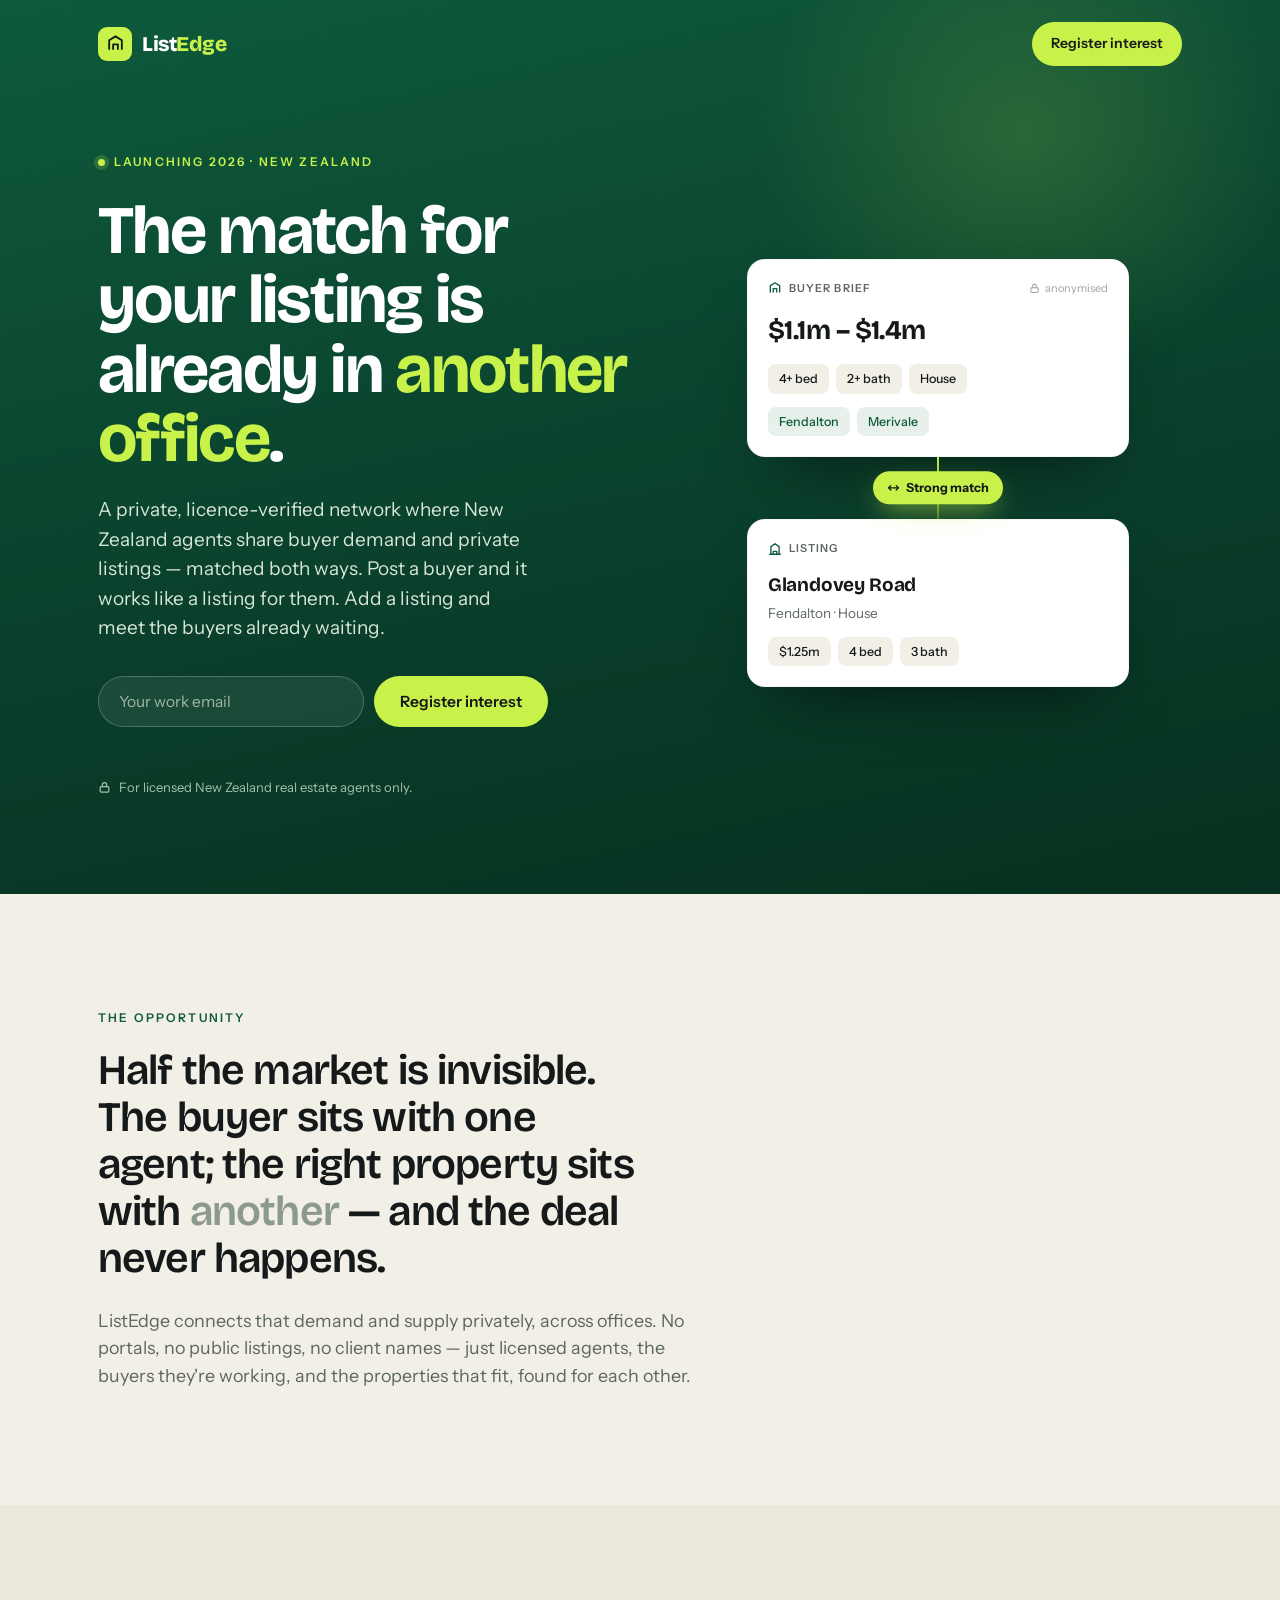
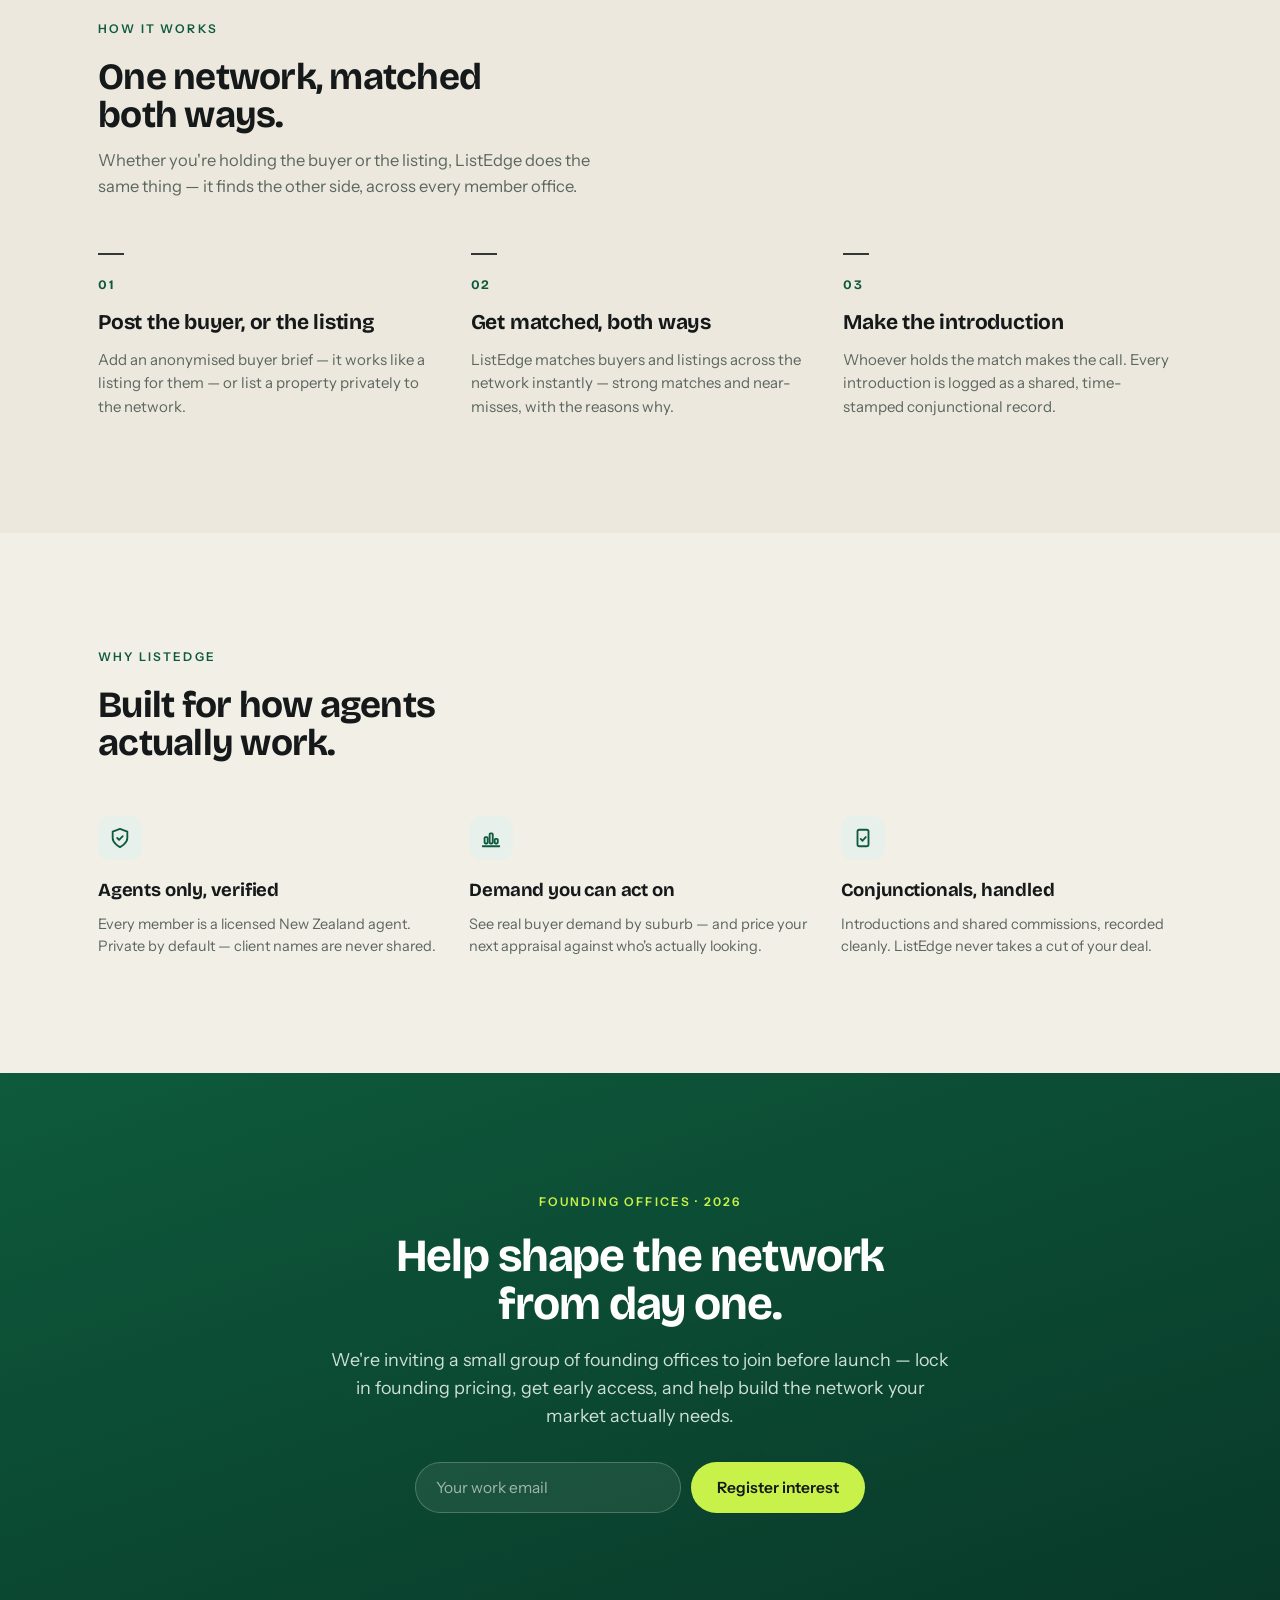
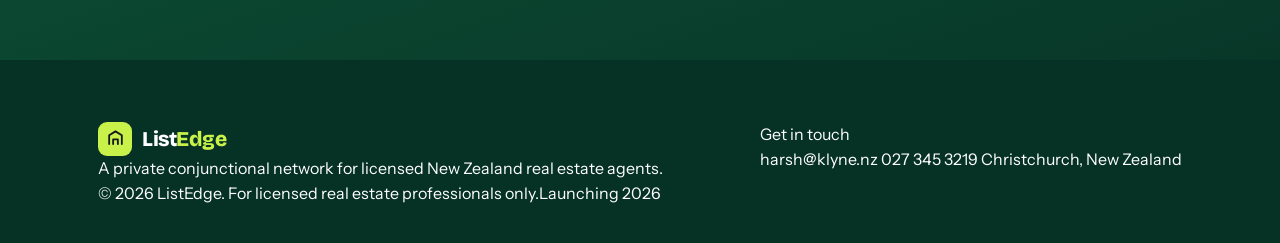
==== index.html @ 6c761d44 "Add files via upload" ====
<!doctype html>
<html lang="en">
<head>
<meta charset="utf-8">
<meta name="viewport" content="width=device-width, initial-scale=1">
<title>ListEdge — The private conjunctional network for NZ agents</title>
<meta name="description" content="ListEdge is a private, licence-verified network where New Zealand real estate agents share buyer demand and private listings — matched both ways. Launching 2026.">
<meta name="theme-color" content="#0A4630">
<link rel="icon" href="/favicon.svg">
<meta property="og:type" content="website">
<meta property="og:url" content="https://listedge.co.nz">
<meta property="og:title" content="ListEdge — Launching 2026">
<meta property="og:description" content="The private, licence-verified network where NZ agents match buyers to listings — across every office.">
<meta property="og:image" content="https://listedge.co.nz/og-image.png">
<meta name="twitter:card" content="summary_large_image">
<link rel="preconnect" href="https://fonts.googleapis.com"><link rel="preconnect" href="https://fonts.gstatic.com" crossorigin>
<link href="https://fonts.googleapis.com/css2?family=Bricolage+Grotesque:opsz,wght@12..96,400;12..96,500;12..96,600;12..96,700;12..96,800&family=Instrument+Sans:wght@400;500;600&display=swap" rel="stylesheet">
<style>
  *{margin:0;padding:0;box-sizing:border-box}
  :root{
    --green:#0E5A3C; --green-dk:#0A4630; --green-deep:#063225; --citron:#C8F24A;
    --bone:#F2EFE7; --bone-2:#ECE8DD; --ink:#16191A; --sub:#5C6760; --sage:#A6C0B1;
    --line:#E2DCCE; --card:#FFFFFF;
  }
  html{scroll-behavior:smooth}
  body{font-family:'Instrument Sans',system-ui,sans-serif;color:var(--ink);background:var(--bone);line-height:1.55;-webkit-font-smoothing:antialiased;text-rendering:optimizeLegibility;overflow-x:hidden}
  .display{font-family:'Bricolage Grotesque','Instrument Sans',sans-serif;letter-spacing:-.025em;line-height:1.02}
  .wrap{max-width:1140px;margin:0 auto;padding:0 28px}
  a{color:inherit;text-decoration:none}
  img{max-width:100%;display:block}
  .eyebrow{font-size:12px;font-weight:600;letter-spacing:.18em;text-transform:uppercase}
  /* buttons */
  .btn{display:inline-flex;align-items:center;justify-content:center;gap:9px;font-family:inherit;font-weight:600;font-size:15.5px;border:none;border-radius:999px;padding:15px 26px;cursor:pointer;transition:transform .18s ease,box-shadow .18s ease,background .18s ease;white-space:nowrap}
  .btn-primary{background:var(--citron);color:var(--ink);box-shadow:0 1px 0 rgba(0,0,0,.04)}
  .btn-primary:hover{transform:translateY(-2px);box-shadow:0 10px 30px -8px rgba(200,242,74,.55)}
  .btn-dark{background:var(--green);color:#fff}
  .btn-dark:hover{transform:translateY(-2px);box-shadow:0 12px 30px -10px rgba(14,90,60,.5)}
  .btn-sm{padding:11px 19px;font-size:14px}
  /* nav */
  .nav{position:absolute;top:0;left:0;right:0;z-index:40}
  .nav-in{display:flex;align-items:center;justify-content:space-between;padding:22px 28px;max-width:1140px;margin:0 auto}
  .brand{display:flex;align-items:center;gap:10px}
  .brand .tile{width:34px;height:34px;border-radius:9px;background:var(--citron);display:flex;align-items:center;justify-content:center;flex-shrink:0}
  .brand .word{font-family:'Bricolage Grotesque';font-weight:800;font-size:21px;letter-spacing:-.02em}
  .nav .brand .word{color:#fff}
  .nav .brand .word .e{color:var(--citron)}
  /* hero */
  .hero{position:relative;background:linear-gradient(168deg,#0E5A3C 0%,#0A3F2B 58%,#06301F 100%);color:#fff;overflow:hidden;padding:148px 0 96px}
  .hero::before{content:"";position:absolute;top:-25%;right:-10%;width:60%;height:80%;background:radial-gradient(closest-side,rgba(200,242,74,.16),transparent 70%);pointer-events:none}
  .hero::after{content:"";position:absolute;inset:0;background-image:radial-gradient(rgba(255,255,255,.05) 1px,transparent 1px);background-size:26px 26px;opacity:.5;pointer-events:none;-webkit-mask-image:linear-gradient(180deg,#000,transparent 75%);mask-image:linear-gradient(180deg,#000,transparent 75%)}
  .hero-grid{position:relative;z-index:2;display:grid;grid-template-columns:1.05fr .95fr;gap:56px;align-items:center}
  .hero .eyebrow{color:var(--citron);display:inline-flex;align-items:center;gap:9px;margin-bottom:24px}
  .hero .eyebrow .dot{width:7px;height:7px;border-radius:99px;background:var(--citron);box-shadow:0 0 0 4px rgba(200,242,74,.18)}
  .hero h1{font-size:clamp(38px,5.6vw,68px);font-weight:700;margin-bottom:22px}
  .hero h1 .hl{color:var(--citron)}
  .hero .lede{font-size:clamp(16.5px,1.5vw,19px);color:#D7E5DC;max-width:33ch;margin-bottom:34px}
  .hero .trust{margin-top:18px;font-size:13px;color:var(--sage);display:flex;align-items:center;gap:8px}
</style>
<style>
  /* signup form (on green) */
  .signup{display:flex;gap:10px;max-width:450px;flex-wrap:wrap}
  .signup input{flex:1;min-width:210px;font-family:inherit;font-size:15.5px;color:#fff;background:rgba(255,255,255,.07);border:1px solid rgba(255,255,255,.22);border-radius:999px;padding:15px 20px;outline:none;transition:border .18s,background .18s}
  .signup input::placeholder{color:#9FB8AA}
  .signup input:focus{border-color:var(--citron);background:rgba(255,255,255,.12)}
  .note{margin-top:13px;font-size:13.5px;min-height:19px}
  .note.ok{color:var(--citron);font-weight:600}
  .note.err{color:#FFCBB4}
  /* match tableau */
  .tableau{display:flex;flex-direction:column;align-items:center;max-width:382px;margin:0 auto;width:100%}
  .mcard{width:100%;background:var(--card);color:var(--ink);border-radius:18px;padding:20px 20px;box-shadow:0 34px 64px -30px rgba(0,0,0,.55);border:1px solid rgba(0,0,0,.04)}
  .mcard .top{display:flex;align-items:center;justify-content:space-between;margin-bottom:13px}
  .mc-tag{display:inline-flex;align-items:center;gap:7px;font-size:11px;font-weight:600;letter-spacing:.1em;text-transform:uppercase;color:var(--sub)}
  .mc-tag .ic{color:var(--green);display:inline-flex}
  .lock{font-size:11px;color:#9AA69E;display:inline-flex;align-items:center;gap:5px}
  .mc-price{font-family:'Bricolage Grotesque';font-weight:700;font-size:27px;letter-spacing:-.02em}
  .mc-title{font-family:'Bricolage Grotesque';font-weight:700;font-size:19px;letter-spacing:-.01em}
  .mc-sub{color:var(--sub);font-size:13.5px;margin-top:3px}
  .chips{display:flex;flex-wrap:wrap;gap:7px;margin-top:13px}
  .chip{font-size:12.5px;font-weight:500;color:var(--ink);background:var(--bone);border-radius:8px;padding:5px 11px}
  .chip.sub{color:var(--green);background:#E7F0EA}
  .connector{position:relative;height:62px;width:2px;background:linear-gradient(var(--citron),rgba(200,242,74,.3));transform-origin:top}
  .match-pill{position:absolute;top:50%;left:50%;transform:translate(-50%,-50%);background:var(--citron);color:var(--ink);font-weight:700;font-size:12.5px;padding:7px 14px;border-radius:999px;white-space:nowrap;display:inline-flex;align-items:center;gap:6px;box-shadow:0 10px 26px -8px rgba(200,242,74,.7)}
  /* generic sections */
  .section{padding:clamp(74px,9vw,116px) 0}
  .bg-bone{background:var(--bone)} .bg-bone2{background:var(--bone-2)}
  .lead-eyebrow{color:var(--green);margin-bottom:20px;display:block}
  /* insight */
  .s-insight h2{font-family:'Bricolage Grotesque';font-weight:600;font-size:clamp(27px,3.6vw,42px);letter-spacing:-.02em;line-height:1.12;max-width:20ch}
  .s-insight h2 .mut{color:#8C998F}
  .s-insight p{margin-top:24px;max-width:50ch;color:var(--sub);font-size:clamp(16px,1.4vw,18px)}
  /* steps */
  .s-steps .head h2,.s-why .head h2{font-family:'Bricolage Grotesque';font-weight:700;font-size:clamp(25px,3.2vw,37px);letter-spacing:-.02em;max-width:16ch}
  .s-steps .head p,.s-why .head p{color:var(--sub);margin-top:14px;max-width:46ch;font-size:16.5px}
  .head{margin-bottom:54px}
  .steps{display:grid;grid-template-columns:repeat(3,1fr);gap:34px}
  .step .divider{height:2px;background:var(--ink);width:26px;margin-bottom:20px;opacity:.85}
  .step .num{font-family:'Bricolage Grotesque';font-weight:700;font-size:13px;color:var(--green);letter-spacing:.12em}
  .step h3{font-family:'Bricolage Grotesque';font-weight:700;font-size:21px;letter-spacing:-.01em;margin:10px 0 10px}
  .step p{color:var(--sub);font-size:15px}
  /* why trio */
  .why{display:grid;grid-template-columns:repeat(3,1fr);gap:30px;margin-top:6px}
  .why .ic{width:44px;height:44px;border-radius:12px;background:#E7F0EA;display:flex;align-items:center;justify-content:center;color:var(--green);margin-bottom:16px}
  .why h3{font-family:'Bricolage Grotesque';font-weight:700;font-size:18.5px;margin-bottom:8px;letter-spacing:-.01em}
  .why p{color:var(--sub);font-size:14.5px}
  /* founding band */
  .s-founding{background:linear-gradient(162deg,#0E5A3C 0%,#083728 100%);color:#fff;text-align:center;position:relative;overflow:hidden}
  .s-founding::after{content:"";position:absolute;inset:0;background-image:radial-gradient(rgba(255,255,255,.05) 1px,transparent 1px);background-size:26px 26px;opacity:.4;-webkit-mask-image:radial-gradient(closest-side,#000,transparent);mask-image:radial-gradient(closest-side,#000,transparent)}
  .s-founding>*{position:relative;z-index:2}
  .s-founding .eyebrow{color:var(--citron);display:inline-flex;margin-bottom:20px}
  .s-founding h2{font-family:'Bricolage Grotesque';font-weight:700;font-size:clamp(29px,4vw,46px);letter-spacing:-.025em;max-width:17ch;margin:0 auto 18px;line-height:1.05}
  .s-founding p{color:#CFE0D6;max-width:52ch;margin:0 auto 32px;font-size:clamp(16px,1.4vw,18px)}
  .s-founding .signup{margin:0 auto;justify-content:center}
  /* footer */
  footer{background:var(--green-deep);color:#fff;padding:62px 0 38px}
  .foot-grid{display:flex;justify-content:space-between;gap:34px;flex-wrap:wrap;align-items:flex-start}
  .foot .brand .word{color:#fff}.foot .brand .word .e{color:var(--citron)}
  .foot .blurb{color:var(--sage);font-size:14px;max-width:34ch;margin-top:15px}
  .foot .contact .lab{color:#7E978A;font-size:11px;letter-spacing:.14em;text-transform:uppercase;margin-bottom:10px}
  .foot .contact a,.foot .contact span{color:#EAF2EC;font-size:14.5px;display:block;margin-bottom:7px}
  .foot .meta{margin-top:42px;border-top:1px solid rgba(255,255,255,.1);padding-top:22px;display:flex;justify-content:space-between;flex-wrap:wrap;gap:10px;color:var(--sage);font-size:12.5px}
  /* reveal + hero entrance */
  .reveal{transition:opacity .7s ease,transform .7s ease}
  html.reveal-ready .reveal{opacity:0;transform:translateY(20px)}
  html.reveal-ready .reveal.in{opacity:1;transform:none}
  @keyframes rise{from{opacity:0;transform:translateY(22px)}to{opacity:1;transform:none}}
  .hero .anim{opacity:0;animation:rise .85s cubic-bezier(.2,.7,.2,1) forwards}
  .hero .a1{animation-delay:.05s}.hero .a2{animation-delay:.16s}.hero .a3{animation-delay:.28s}.hero .a4{animation-delay:.4s}
  .tableau{opacity:0;animation:rise .9s cubic-bezier(.2,.7,.2,1) .34s forwards}
  .connector{animation:grow .55s .95s both}
  @keyframes grow{from{transform:scaleY(0)}to{transform:scaleY(1)}}
  .match-pill{animation:pop .42s 1.35s both}
  @keyframes pop{0%{opacity:0;transform:translate(-50%,-50%) scale(.6)}100%{opacity:1;transform:translate(-50%,-50%) scale(1)}}
  /* responsive */
  @media(max-width:880px){
    .hero{padding:120px 0 74px}
    .hero-grid{grid-template-columns:1fr;gap:50px}
    .hero .lede{max-width:none}
    .steps,.why{grid-template-columns:1fr;gap:0}
    .step{padding:26px 0;border-top:1px solid var(--line)}
    .step .divider{display:none}
    .why .item{padding:24px 0;border-top:1px solid var(--line)}
  }
  @media(max-width:560px){
    .wrap{padding:0 20px}
    .nav-in{padding:18px 20px}
    .signup{flex-direction:column}
    .signup .btn{width:100%}
    .signup input{width:100%}
    .foot-grid{flex-direction:column;gap:26px}
  }
  @media(prefers-reduced-motion:reduce){
    .reveal,.hero .anim,.tableau{opacity:1;transform:none;animation:none;transition:none}
    .connector,.match-pill{animation:none}
    html{scroll-behavior:auto}
    .btn{transition:none}
  }
</style>
</head>
<body>
<nav class="nav"><div class="nav-in">
  <a class="brand" href="#top" aria-label="ListEdge home">
    <span class="tile"><svg width="19" height="19" viewBox="0 0 24 24" fill="none" stroke="#16191A" stroke-width="2.3" stroke-linecap="round" stroke-linejoin="round"><path d="M4 19V8l8-5 8 5v11"/><path d="M9 19v-6h6v6"/></svg></span>
    <span class="word">List<span class="e">Edge</span></span>
  </a>
  <a class="btn btn-primary btn-sm" href="#register">Register interest</a>
</div></nav>

<header class="hero" id="top"><div class="wrap"><div class="hero-grid">
  <div class="hero-copy">
    <span class="eyebrow anim a1"><span class="dot"></span> Launching 2026 · New Zealand</span>
    <h1 class="display anim a2">The match for your listing is already in <span class="hl">another office</span>.</h1>
    <p class="lede anim a3">A private, licence-verified network where New Zealand agents share buyer demand and private listings — matched both ways. Post a buyer and it works like a listing for them. Add a listing and meet the buyers already waiting.</p>
    <form class="signup anim a4" data-signup novalidate>
      <input type="email" name="email" id="register" placeholder="Your work email" aria-label="Your work email" required>
      <button class="btn btn-primary" type="submit">Register interest</button>
    </form>
    <div class="note anim a4" data-note role="status" aria-live="polite"></div>
    <div class="trust anim a4"><svg width="13" height="13" viewBox="0 0 24 24" fill="none" stroke="currentColor" stroke-width="2.2" stroke-linecap="round" stroke-linejoin="round"><rect x="4" y="10.5" width="16" height="10" rx="2"/><path d="M8 10.5V7a4 4 0 0 1 8 0v3.5"/></svg> For licensed New Zealand real estate agents only.</div>
  </div>
  <div class="tableau" aria-hidden="true">
    <div class="mcard">
      <div class="top"><span class="mc-tag"><span class="ic"><svg width="14" height="14" viewBox="0 0 24 24" fill="none" stroke="currentColor" stroke-width="2.3" stroke-linecap="round" stroke-linejoin="round"><path d="M4 19V8l8-5 8 5v11"/><path d="M9 19v-6h6v6"/></svg></span> Buyer brief</span><span class="lock"><svg width="11" height="11" viewBox="0 0 24 24" fill="none" stroke="currentColor" stroke-width="2.2" stroke-linecap="round" stroke-linejoin="round"><rect x="4" y="10.5" width="16" height="10" rx="2"/><path d="M8 10.5V7a4 4 0 0 1 8 0v3.5"/></svg> anonymised</span></div>
      <div class="mc-price">$1.1m – $1.4m</div>
      <div class="chips"><span class="chip">4+ bed</span><span class="chip">2+ bath</span><span class="chip">House</span></div>
      <div class="chips"><span class="chip sub">Fendalton</span><span class="chip sub">Merivale</span></div>
    </div>
    <div class="connector"><span class="match-pill"><svg width="13" height="13" viewBox="0 0 24 24" fill="none" stroke="#16191A" stroke-width="2.4" stroke-linecap="round" stroke-linejoin="round"><path d="M3 12h18"/><path d="m7 8-4 4 4 4"/><path d="m17 8 4 4-4 4"/></svg> Strong match</span></div>
    <div class="mcard">
      <div class="top"><span class="mc-tag"><span class="ic"><svg width="14" height="14" viewBox="0 0 24 24" fill="none" stroke="currentColor" stroke-width="2.3" stroke-linecap="round" stroke-linejoin="round"><path d="M3 21h18M5 21V8l7-5 7 5v13M9 21v-5h6v5"/></svg></span> Listing</span></div>
      <div class="mc-title">Glandovey Road</div>
      <div class="mc-sub">Fendalton · House</div>
      <div class="chips"><span class="chip">$1.25m</span><span class="chip">4 bed</span><span class="chip">3 bath</span></div>
    </div>
  </div>
</div></div></header>
<section class="section bg-bone s-insight"><div class="wrap reveal">
  <span class="eyebrow lead-eyebrow">The opportunity</span>
  <h2 class="display">Half the market is invisible. The buyer sits with one agent; the right property sits with <span class="mut">another</span> — and the deal never happens.</h2>
  <p>ListEdge connects that demand and supply privately, across offices. No portals, no public listings, no client names — just licensed agents, the buyers they're working, and the properties that fit, found for each other.</p>
</div></section>

<section class="section bg-bone2 s-steps"><div class="wrap">
  <div class="head reveal">
    <span class="eyebrow lead-eyebrow">How it works</span>
    <h2 class="display">One network, matched both ways.</h2>
    <p>Whether you're holding the buyer or the listing, ListEdge does the same thing — it finds the other side, across every member office.</p>
  </div>
  <div class="steps">
    <div class="step reveal"><div class="divider"></div><div class="num">01</div><h3>Post the buyer, or the listing</h3><p>Add an anonymised buyer brief — it works like a listing for them — or list a property privately to the network.</p></div>
    <div class="step reveal" style="transition-delay:.09s"><div class="divider"></div><div class="num">02</div><h3>Get matched, both ways</h3><p>ListEdge matches buyers and listings across the network instantly — strong matches and near-misses, with the reasons why.</p></div>
    <div class="step reveal" style="transition-delay:.18s"><div class="divider"></div><div class="num">03</div><h3>Make the introduction</h3><p>Whoever holds the match makes the call. Every introduction is logged as a shared, time-stamped conjunctional record.</p></div>
  </div>
</div></section>
<section class="section bg-bone s-why"><div class="wrap">
  <div class="head reveal">
    <span class="eyebrow lead-eyebrow">Why ListEdge</span>
    <h2 class="display">Built for how agents actually work.</h2>
  </div>
  <div class="why">
    <div class="item reveal"><div class="ic"><svg width="22" height="22" viewBox="0 0 24 24" fill="none" stroke="currentColor" stroke-width="2" stroke-linecap="round" stroke-linejoin="round"><path d="M12 22s8-4 8-10V5l-8-3-8 3v7c0 6 8 10 8 10"/><path d="m9 12 2 2 4-4"/></svg></div><h3>Agents only, verified</h3><p>Every member is a licensed New Zealand agent. Private by default — client names are never shared.</p></div>
    <div class="item reveal" style="transition-delay:.09s"><div class="ic"><svg width="22" height="22" viewBox="0 0 24 24" fill="none" stroke="currentColor" stroke-width="2" stroke-linecap="round" stroke-linejoin="round"><path d="M3 21h18"/><rect x="5" y="11" width="3.4" height="7" rx="1"/><rect x="10.5" y="7" width="3.4" height="11" rx="1"/><rect x="16" y="13" width="3.4" height="5" rx="1"/></svg></div><h3>Demand you can act on</h3><p>See real buyer demand by suburb — and price your next appraisal against who's actually looking.</p></div>
    <div class="item reveal" style="transition-delay:.18s"><div class="ic"><svg width="22" height="22" viewBox="0 0 24 24" fill="none" stroke="currentColor" stroke-width="2" stroke-linecap="round" stroke-linejoin="round"><path d="M8 3h8a2 2 0 0 1 2 2v14a2 2 0 0 1-2 2H8a2 2 0 0 1-2-2V5a2 2 0 0 1 2-2z"/><path d="m9.5 13 2 2 3.5-4"/></svg></div><h3>Conjunctionals, handled</h3><p>Introductions and shared commissions, recorded cleanly. ListEdge never takes a cut of your deal.</p></div>
  </div>
</div></section>

<section class="section s-founding" id="founding"><div class="wrap">
  <span class="eyebrow">Founding offices · 2026</span>
  <h2 class="display">Help shape the network from day one.</h2>
  <p>We're inviting a small group of founding offices to join before launch — lock in founding pricing, get early access, and help build the network your market actually needs.</p>
  <form class="signup" data-signup novalidate>
    <input type="email" name="email" placeholder="Your work email" aria-label="Your work email" required>
    <button class="btn btn-primary" type="submit">Register interest</button>
  </form>
  <div class="note" data-note role="status" aria-live="polite" style="text-align:center"></div>
</div></section>

<footer><div class="wrap">
  <div class="foot-grid">
    <div class="foot-brand">
      <a class="brand" href="#top" aria-label="ListEdge home">
        <span class="tile"><svg width="19" height="19" viewBox="0 0 24 24" fill="none" stroke="#16191A" stroke-width="2.3" stroke-linecap="round" stroke-linejoin="round"><path d="M4 19V8l8-5 8 5v11"/><path d="M9 19v-6h6v6"/></svg></span>
        <span class="word">List<span class="e" style="color:var(--citron)">Edge</span></span>
      </a>
      <p class="blurb">A private conjunctional network for licensed New Zealand real estate agents.</p>
    </div>
    <div class="contact">
      <div class="lab">Get in touch</div>
      <a href="mailto:harsh@klyne.nz">harsh@klyne.nz</a>
      <a href="tel:0273453219">027 345 3219</a>
      <span>Christchurch, New Zealand</span>
    </div>
  </div>
  <div class="meta"><span>© 2026 ListEdge. For licensed real estate professionals only.</span><span>Launching 2026</span></div>
</div></footer>
<script>
(function(){
  /* reveal on scroll */
  if('IntersectionObserver' in window){
    var R=document.querySelectorAll('.reveal');
    document.documentElement.classList.add('reveal-ready');
    var io=new IntersectionObserver(function(es){es.forEach(function(e){if(e.isIntersecting){e.target.classList.add('in');io.unobserve(e.target);}});},{threshold:.1});
    R.forEach(function(el){io.observe(el);});
    setTimeout(function(){R.forEach(function(el){el.classList.add('in');});},2200);
  }

  /* email capture.
     Works right now: opens the visitor's email pre-filled to you.
     To capture sign-ups automatically instead, create a free form at formspree.io
     and paste your form URL between the quotes on the next line. */
  var FORM_ENDPOINT = "";
  var CONTACT_EMAIL = "harsh@klyne.nz";
  function valid(v){ return /^[^@\s]+@[^@\s]+\.[^@\s]+$/.test(v); }
  document.querySelectorAll('[data-signup]').forEach(function(form){
    form.addEventListener('submit', function(e){
      e.preventDefault();
      var input=form.querySelector('input[type=email]');
      var note=form.parentNode.querySelector('[data-note]')||form.nextElementSibling;
      var email=(input.value||'').trim();
      if(!valid(email)){ if(note){note.className='note err';note.textContent='Please enter a valid email address.';} input.focus(); return; }
      var btn=form.querySelector('button'), label=btn.textContent; btn.textContent='Sending…'; btn.disabled=true;
      function done(){ if(note){note.className='note ok';note.textContent='You\'re on the list. We\'ll be in touch as we approach launch.';} form.reset(); btn.textContent=label; btn.disabled=false; }
      function fail(){ if(note){note.className='note err';note.textContent='Something went wrong — please email '+CONTACT_EMAIL+'.';} btn.textContent=label; btn.disabled=false; }
      if(FORM_ENDPOINT){
        fetch(FORM_ENDPOINT,{method:'POST',headers:{'Content-Type':'application/json','Accept':'application/json'},body:JSON.stringify({email:email,source:'listedge.co.nz'})})
          .then(function(r){ r.ok?done():fail(); }).catch(fail);
      } else {
        var s=encodeURIComponent('ListEdge — founding office interest');
        var b=encodeURIComponent('Hi Harsh,\n\nI\'d like to register my interest in ListEdge.\n\nMy email: '+email+'\nMy office: \n\nThanks');
        window.location.href='mailto:'+CONTACT_EMAIL+'?subject='+s+'&body='+b;
        done();
      }
    });
  });
})();
</script>
</body>
</html>
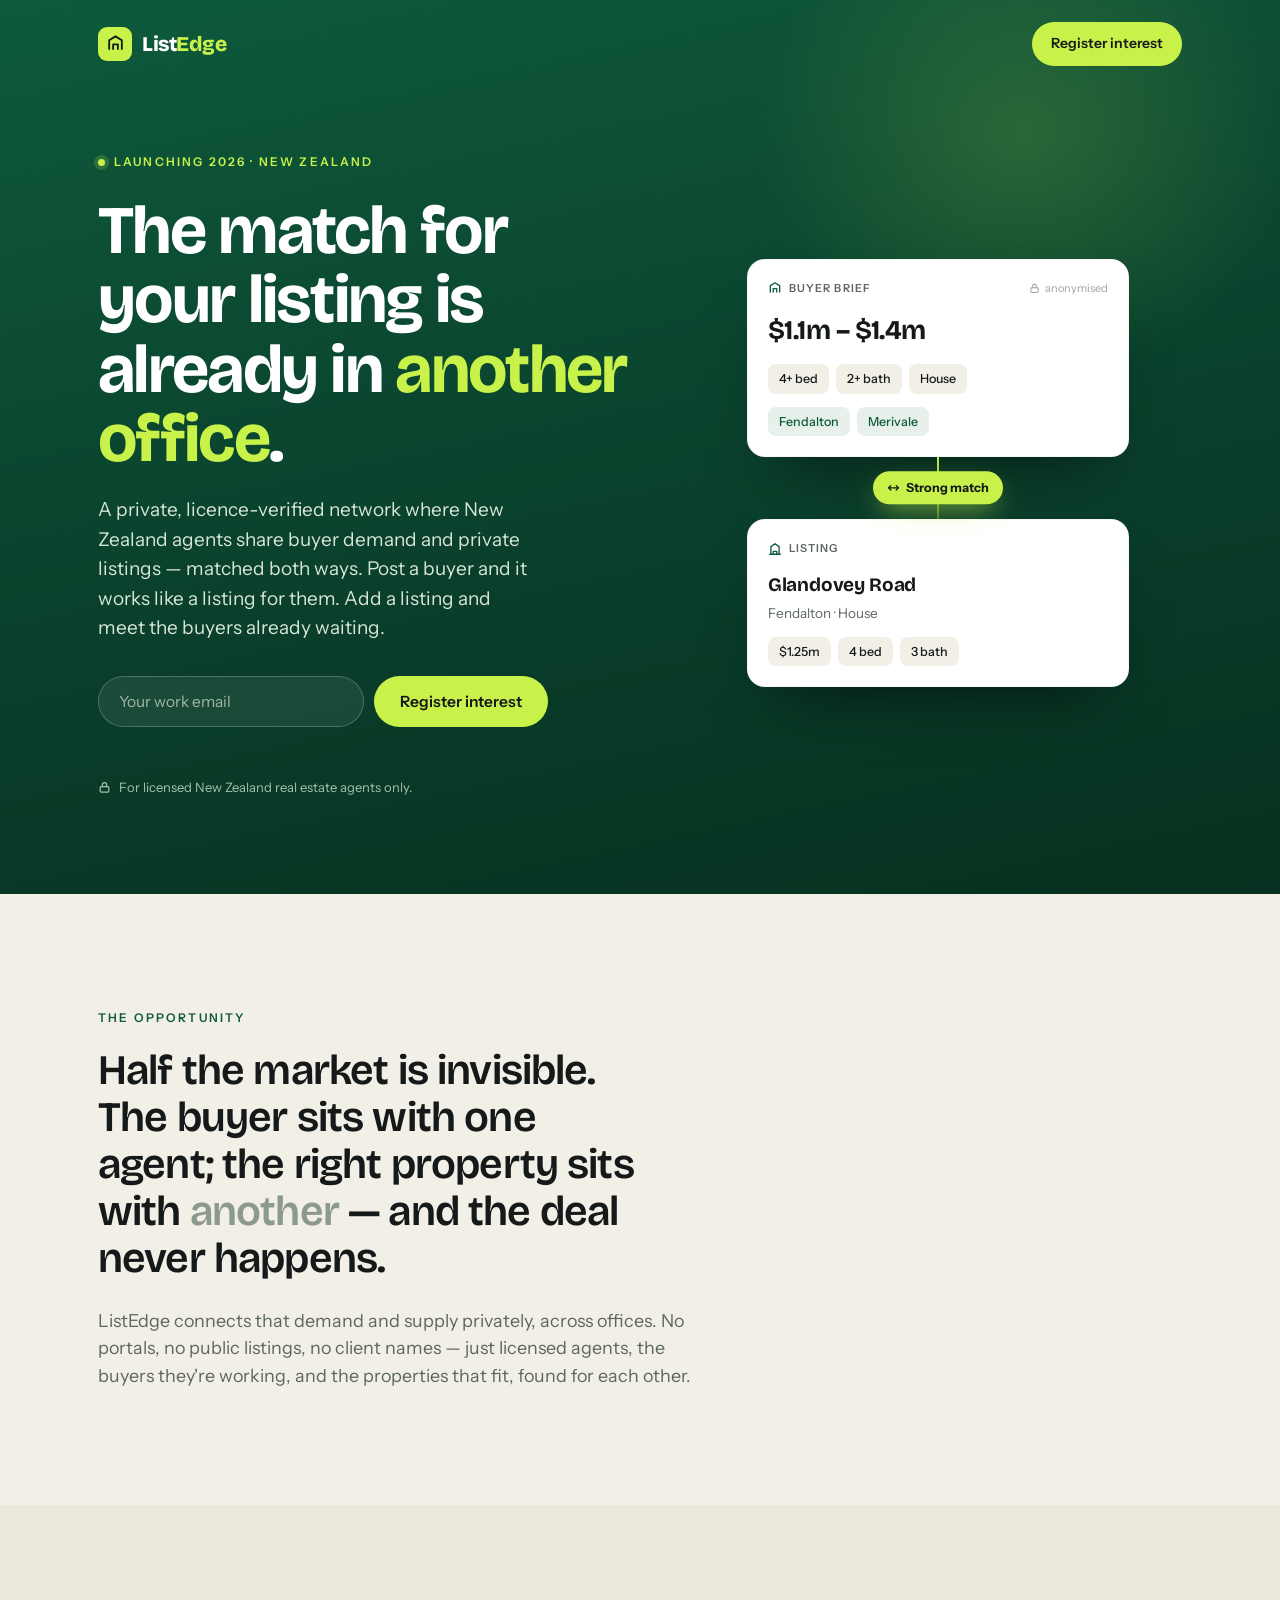
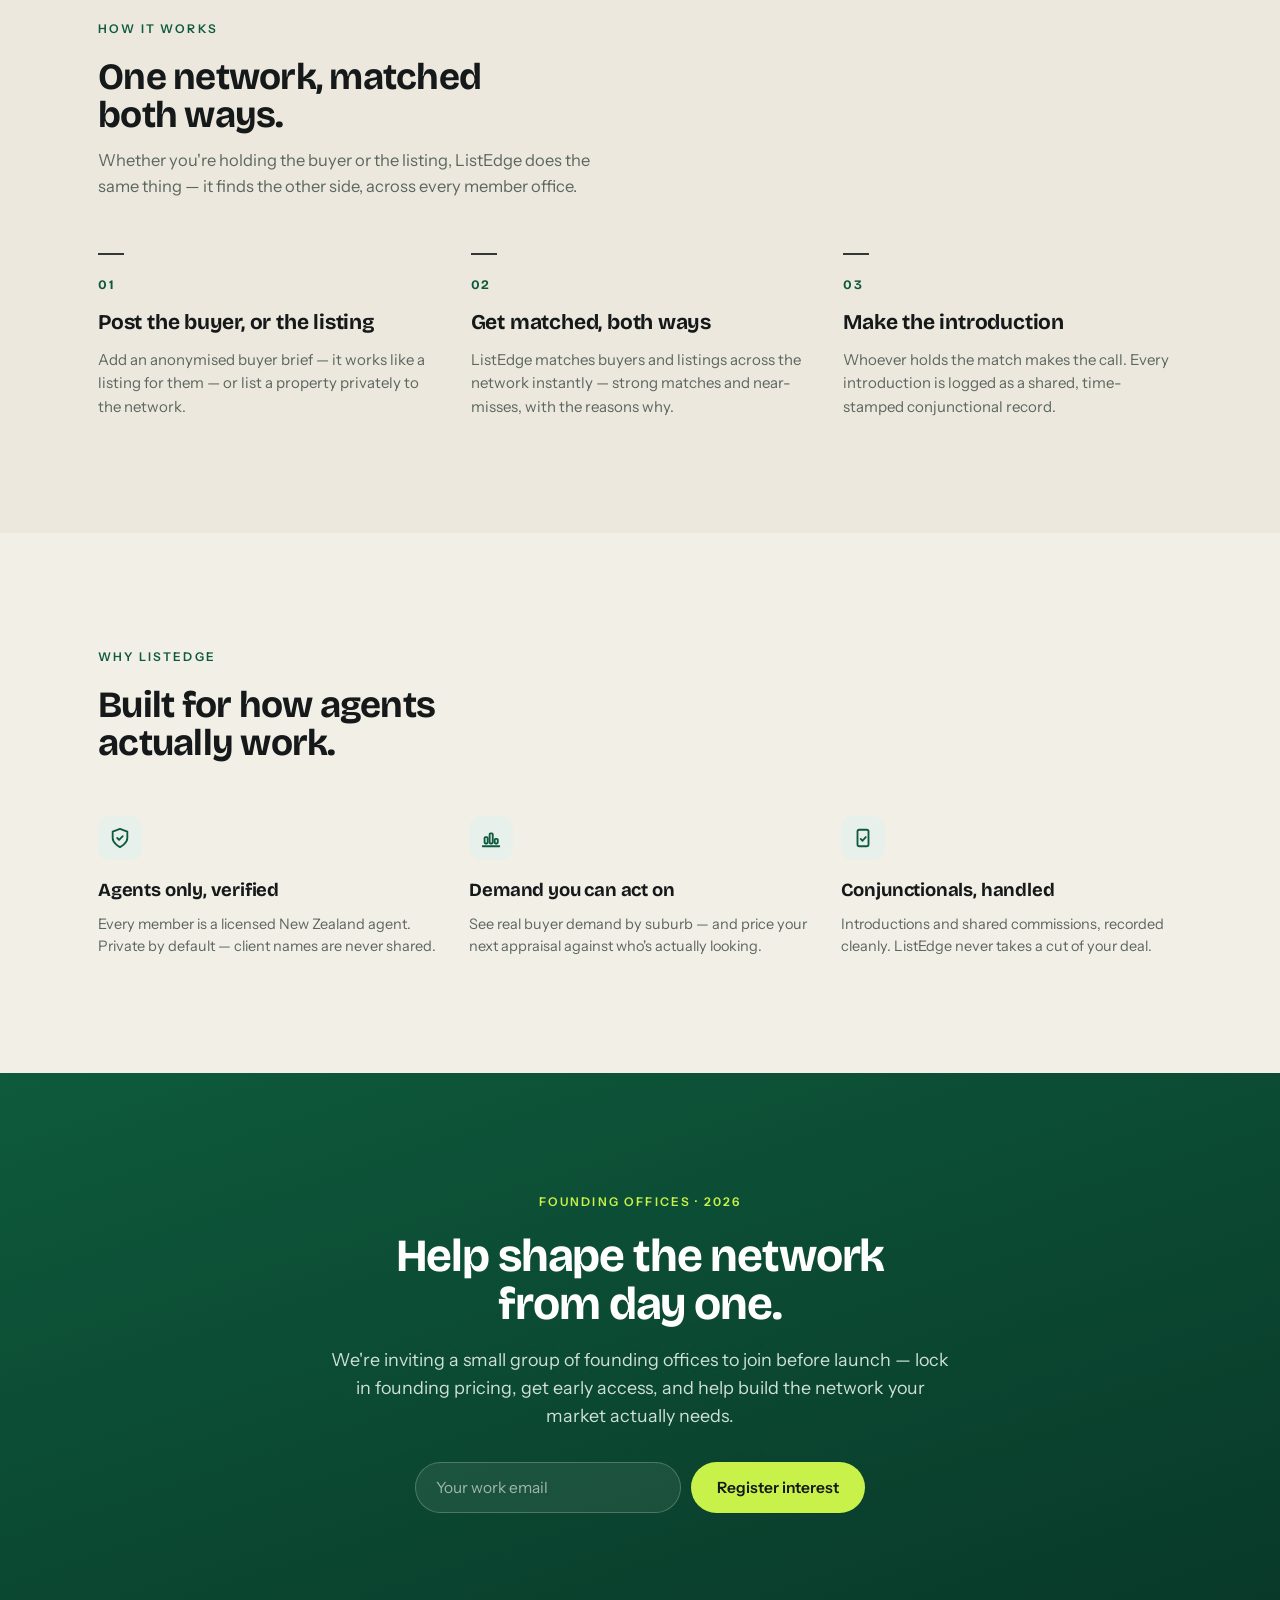
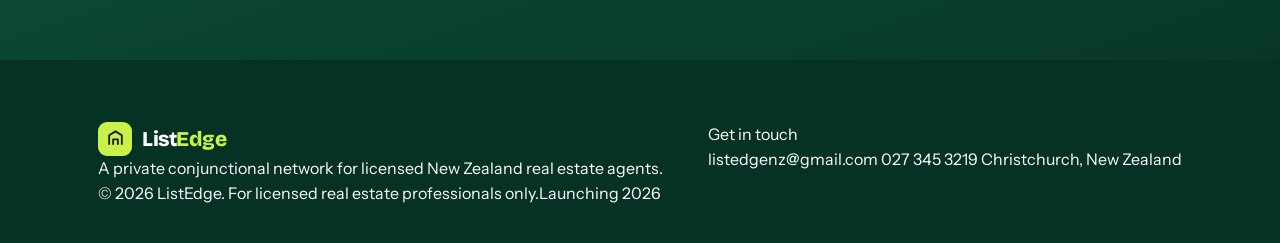
==== commit 5220b2cc: "Add files via upload" ====
--- a/index.html
+++ b/index.html
@@ -245,7 +245,7 @@
     </div>
     <div class="contact">
       <div class="lab">Get in touch</div>
-      <a href="mailto:harsh@klyne.nz">harsh@klyne.nz</a>
+      <a href="mailto:listedgenz@gmail.com">listedgenz@gmail.com</a>
       <a href="tel:0273453219">027 345 3219</a>
       <span>Christchurch, New Zealand</span>
     </div>
@@ -268,7 +268,7 @@
      To capture sign-ups automatically instead, create a free form at formspree.io
      and paste your form URL between the quotes on the next line. */
   var FORM_ENDPOINT = "";
-  var CONTACT_EMAIL = "harsh@klyne.nz";
+  var CONTACT_EMAIL = "listedgenz@gmail.com";
   function valid(v){ return /^[^@\s]+@[^@\s]+\.[^@\s]+$/.test(v); }
   document.querySelectorAll('[data-signup]').forEach(function(form){
     form.addEventListener('submit', function(e){
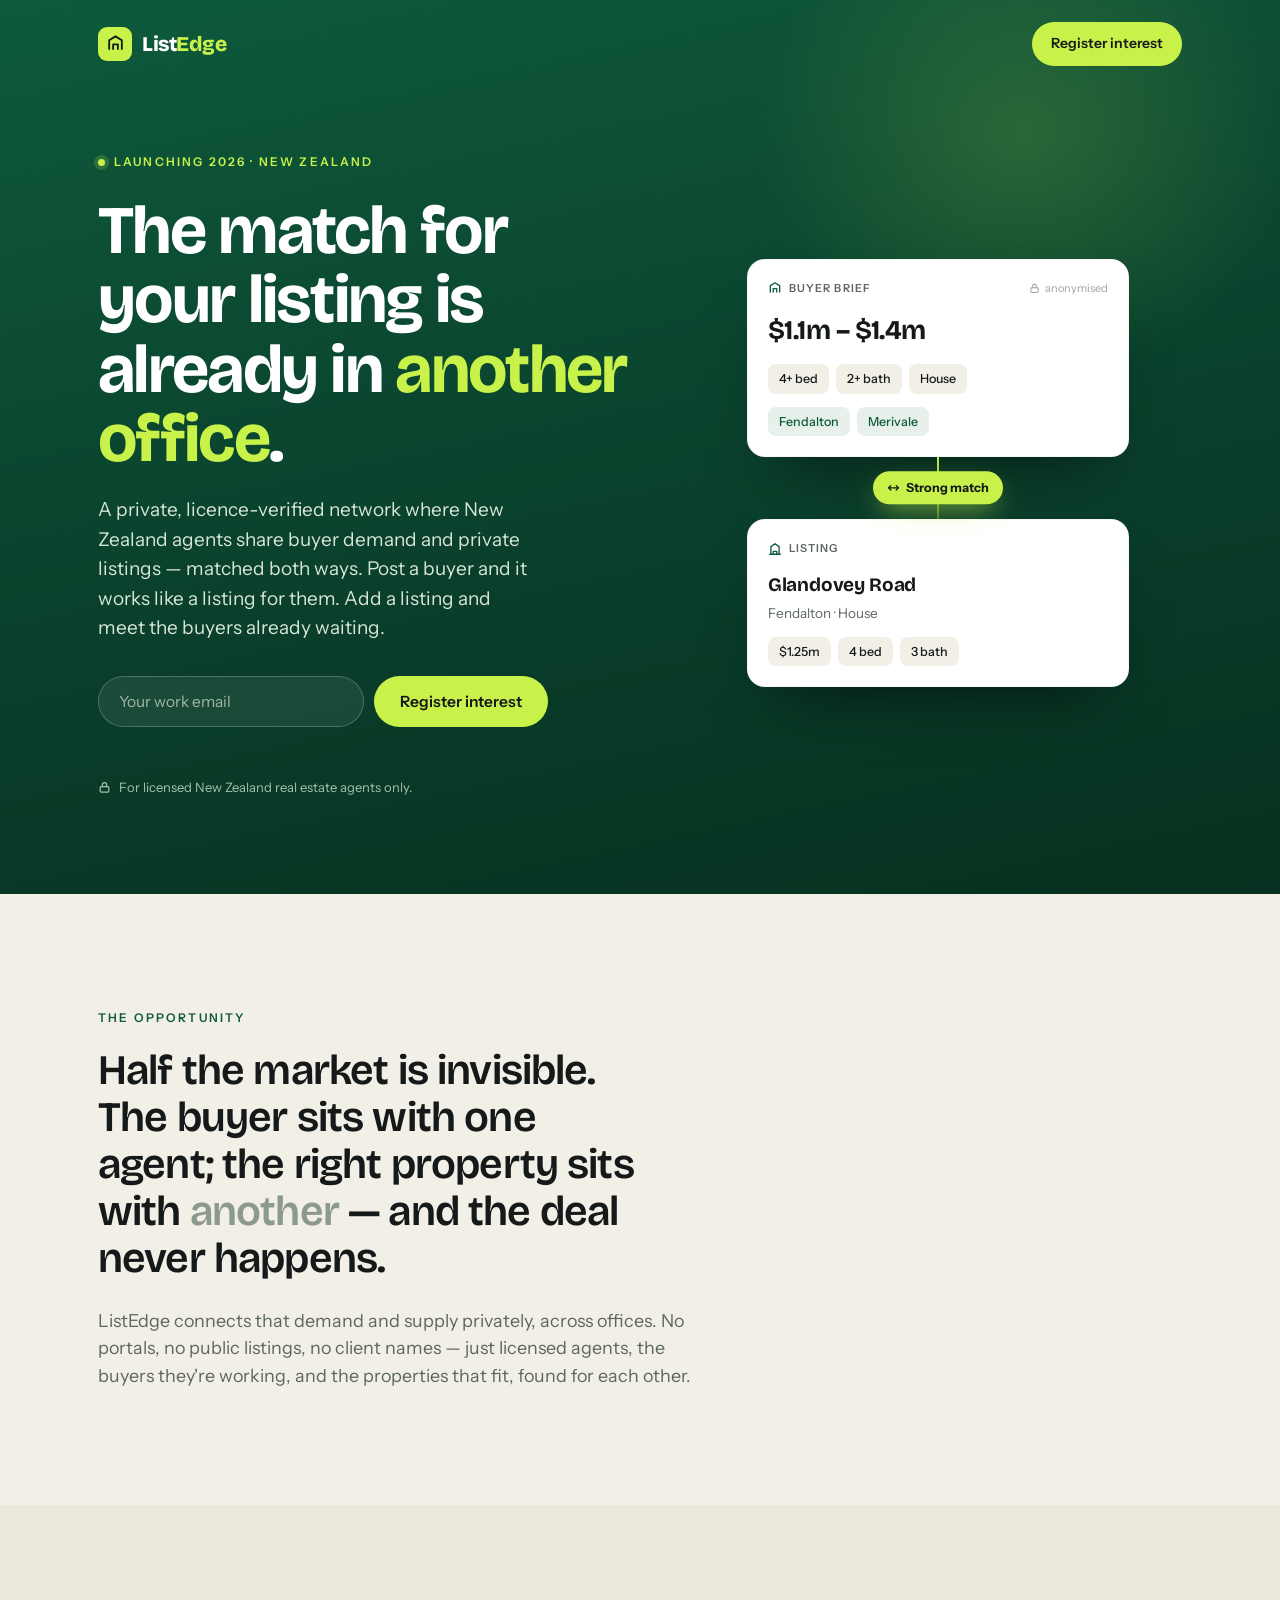
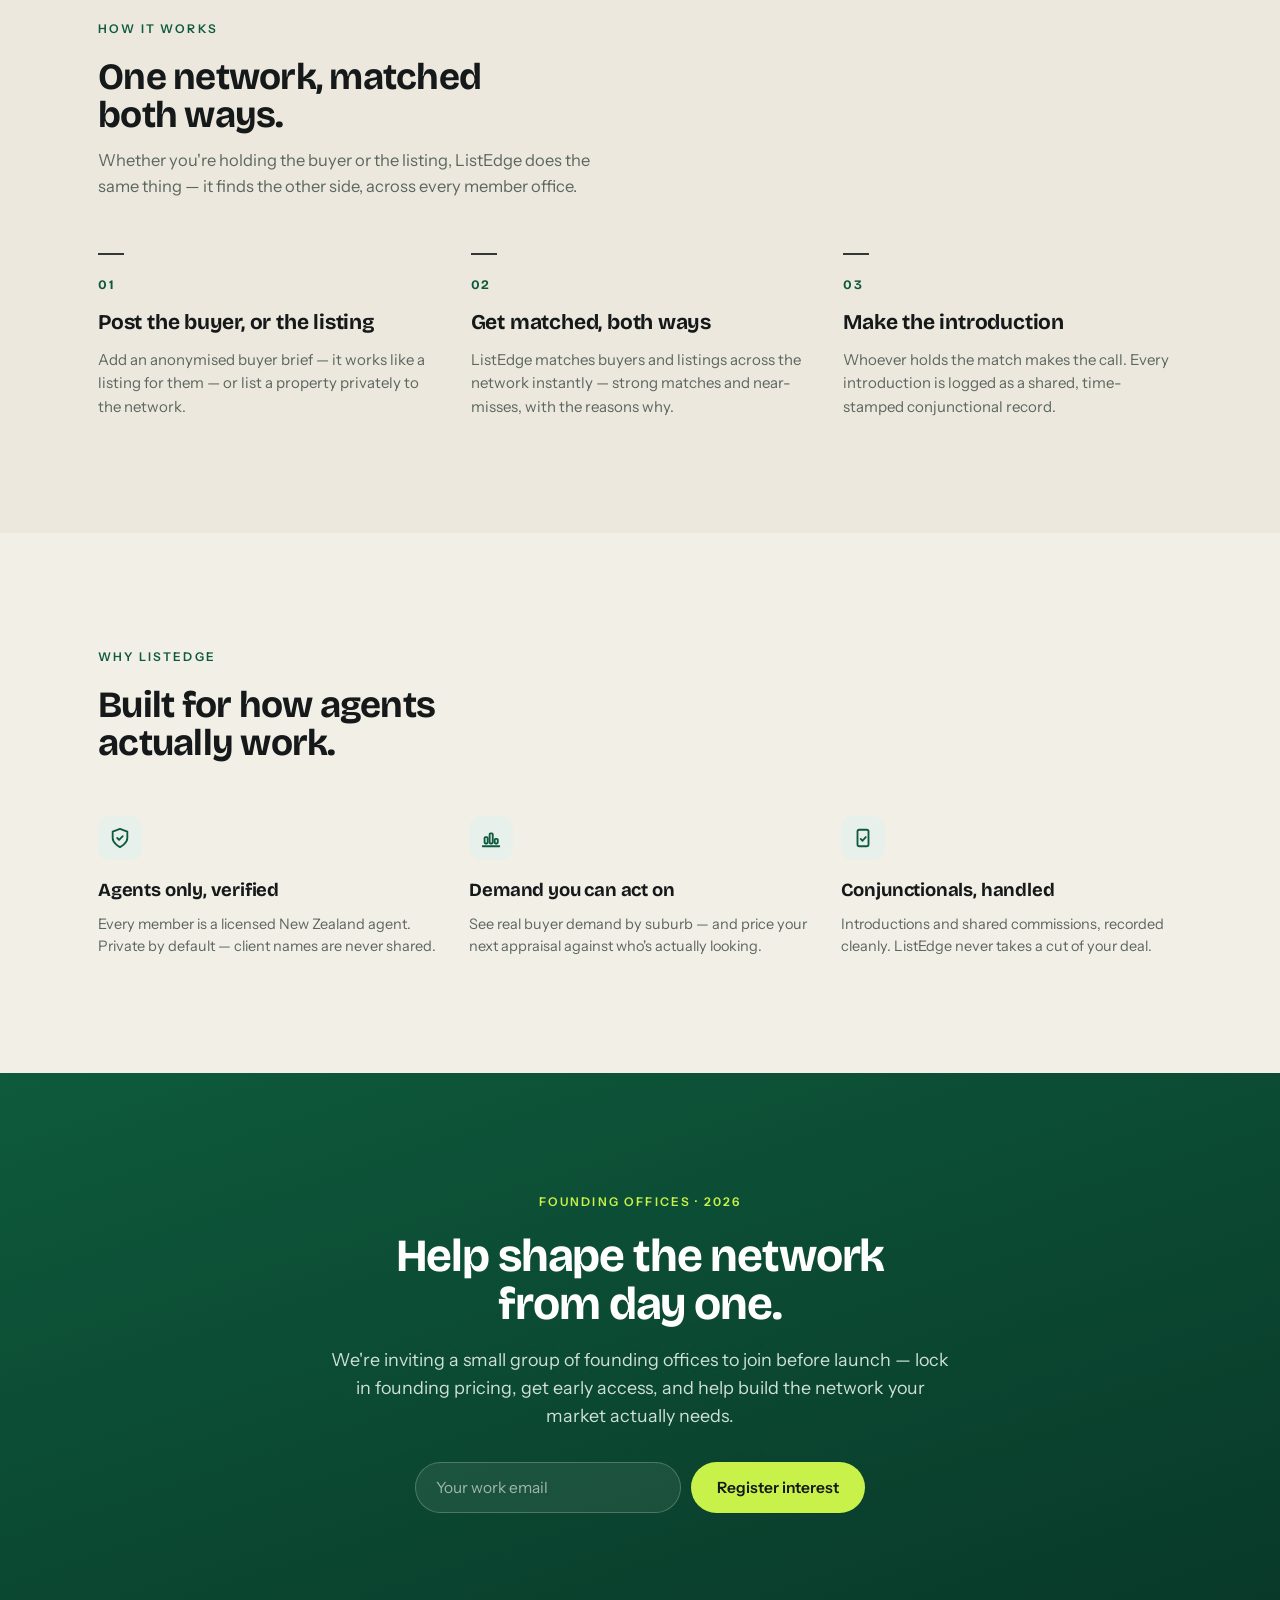
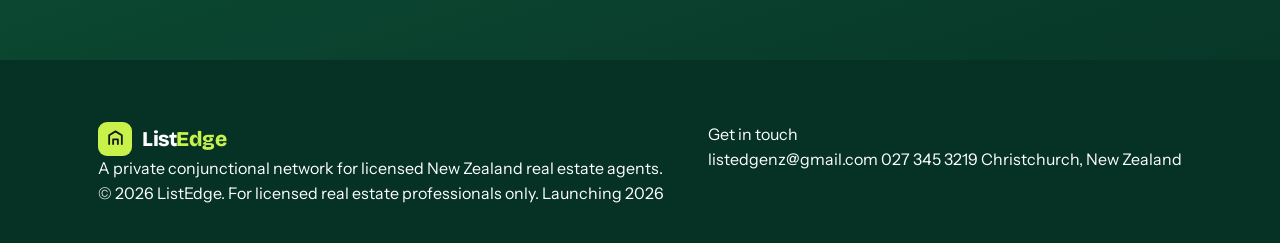
==== commit 96c8a73f: "Update index.html" ====
--- a/index.html
+++ b/index.html
@@ -250,7 +250,7 @@
       <span>Christchurch, New Zealand</span>
     </div>
   </div>
-  <div class="meta"><span>© 2026 ListEdge. For licensed real estate professionals only.</span><span>Launching 2026</span></div>
+  <div class="meta"><span>© 2026 ListEdge. For licensed real estate professionals only.</span><span> Launching 2026</span></div>
 </div></footer>
 <script>
 (function(){
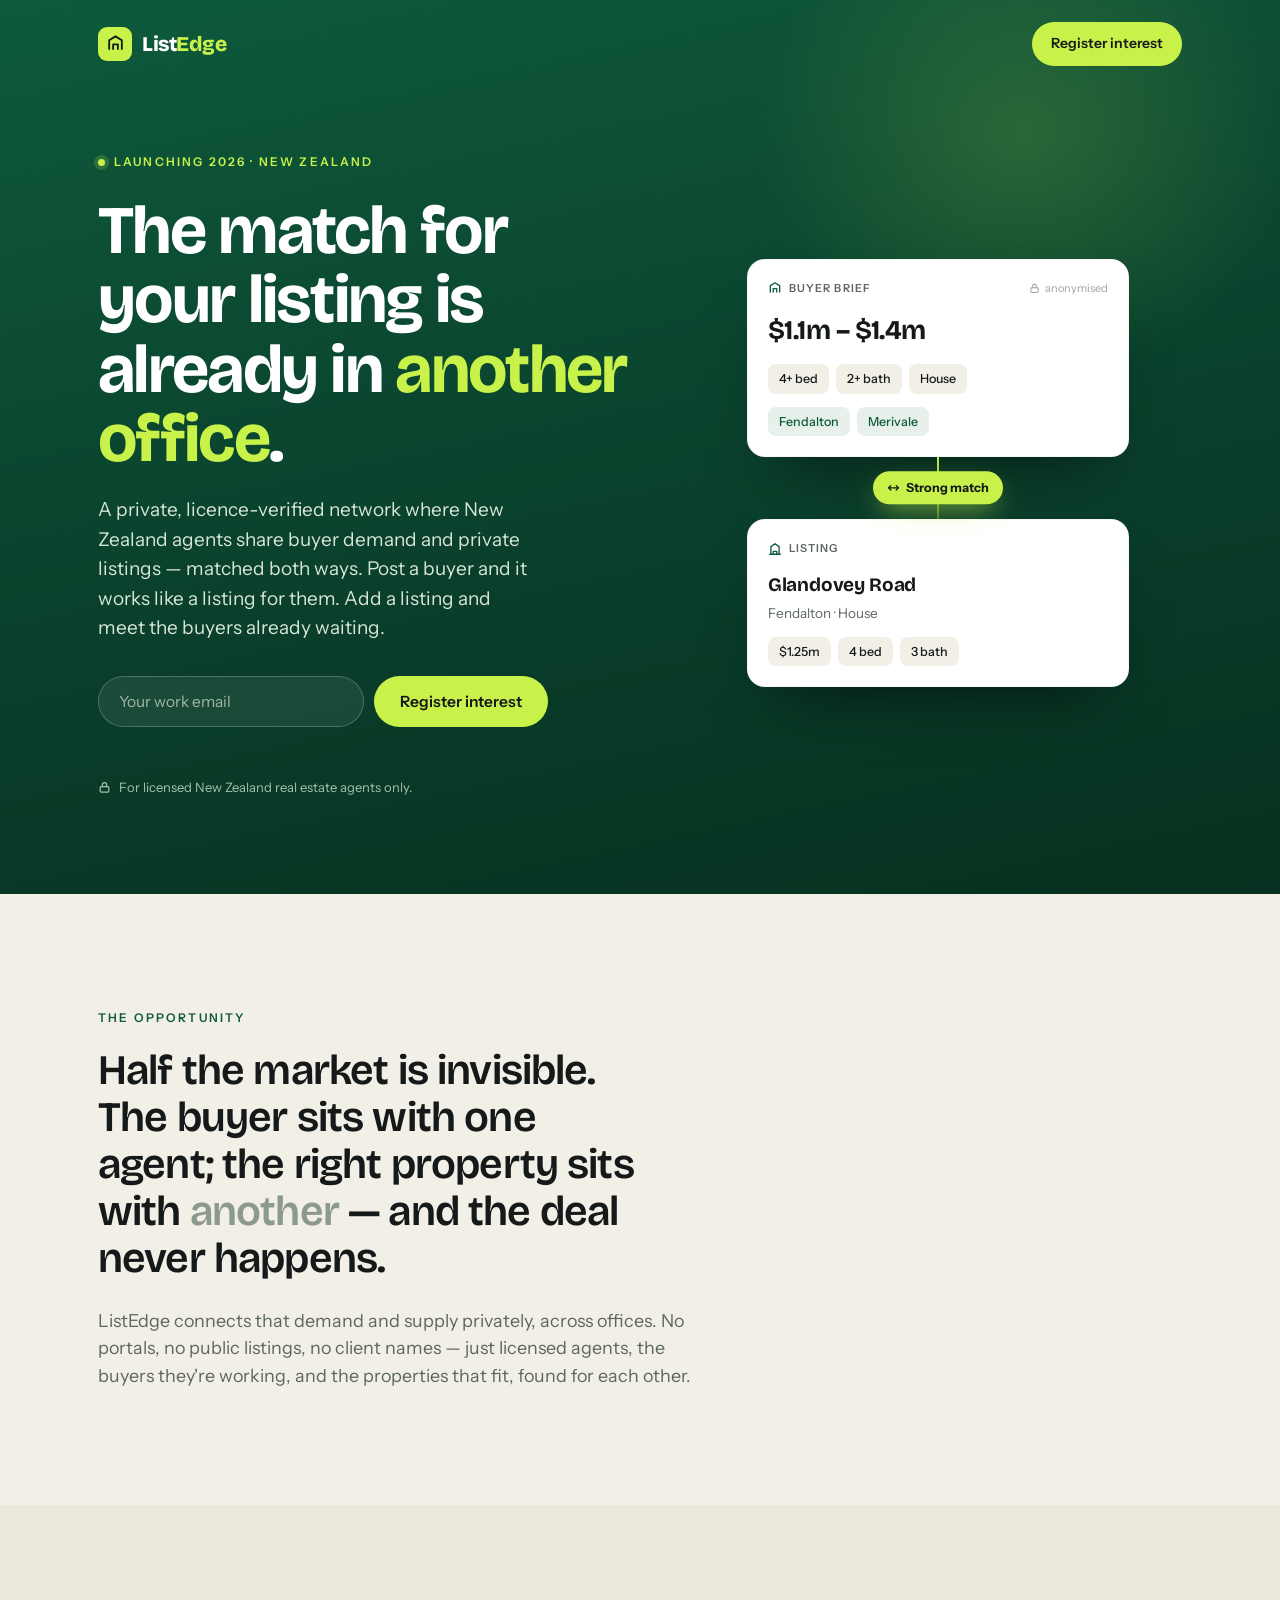
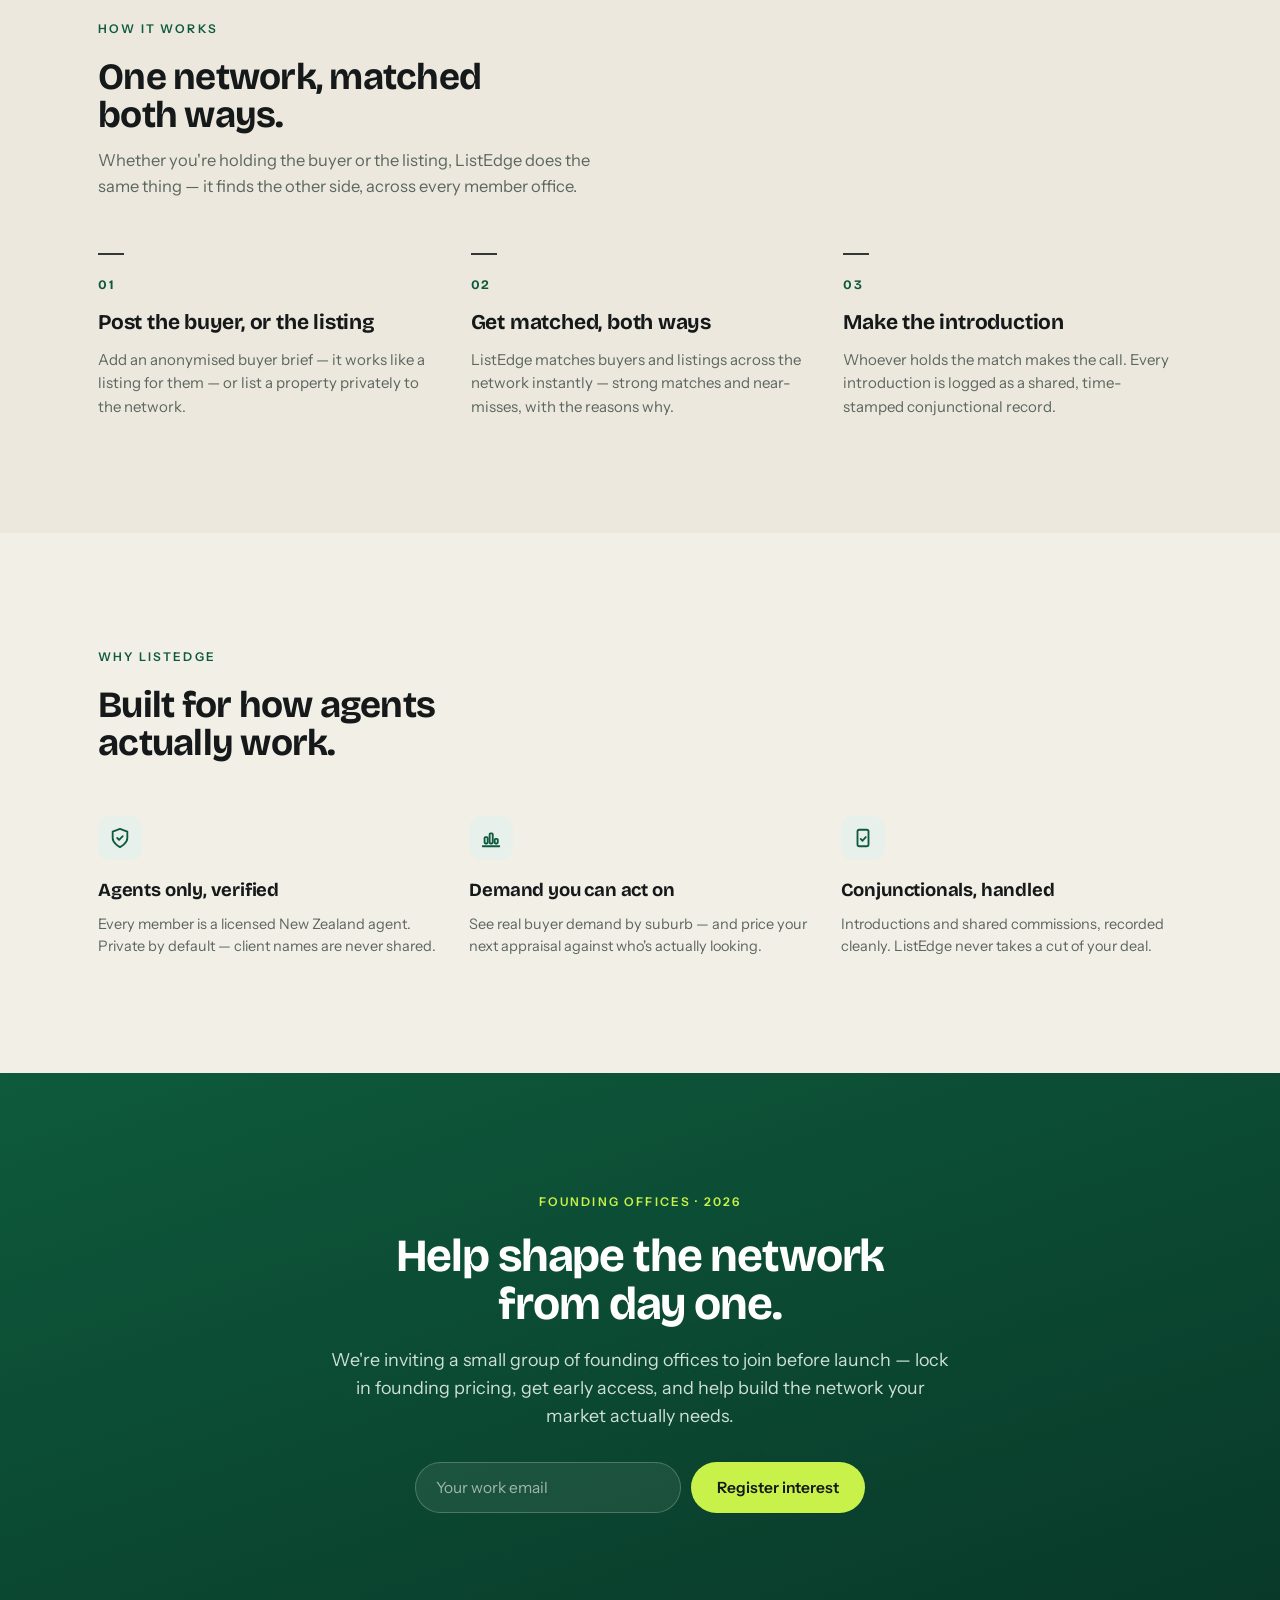
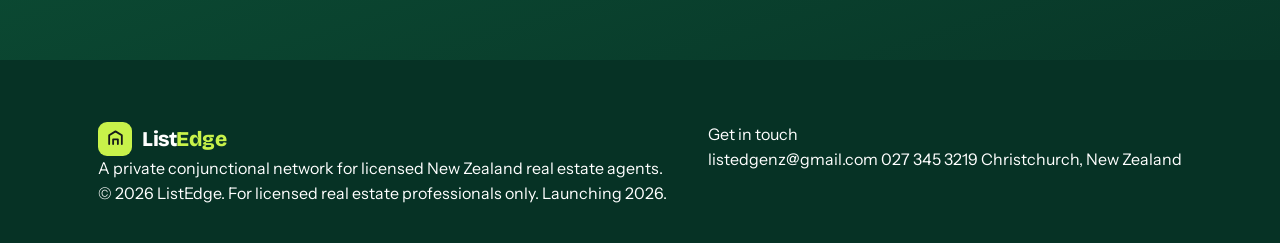
==== commit 26cef37c: "Update index.html" ====
--- a/index.html
+++ b/index.html
@@ -250,7 +250,7 @@
       <span>Christchurch, New Zealand</span>
     </div>
   </div>
-  <div class="meta"><span>© 2026 ListEdge. For licensed real estate professionals only.</span><span> Launching 2026</span></div>
+  <div class="meta"><span>© 2026 ListEdge. For licensed real estate professionals only.</span><span> Launching 2026.</span></div>
 </div></footer>
 <script>
 (function(){
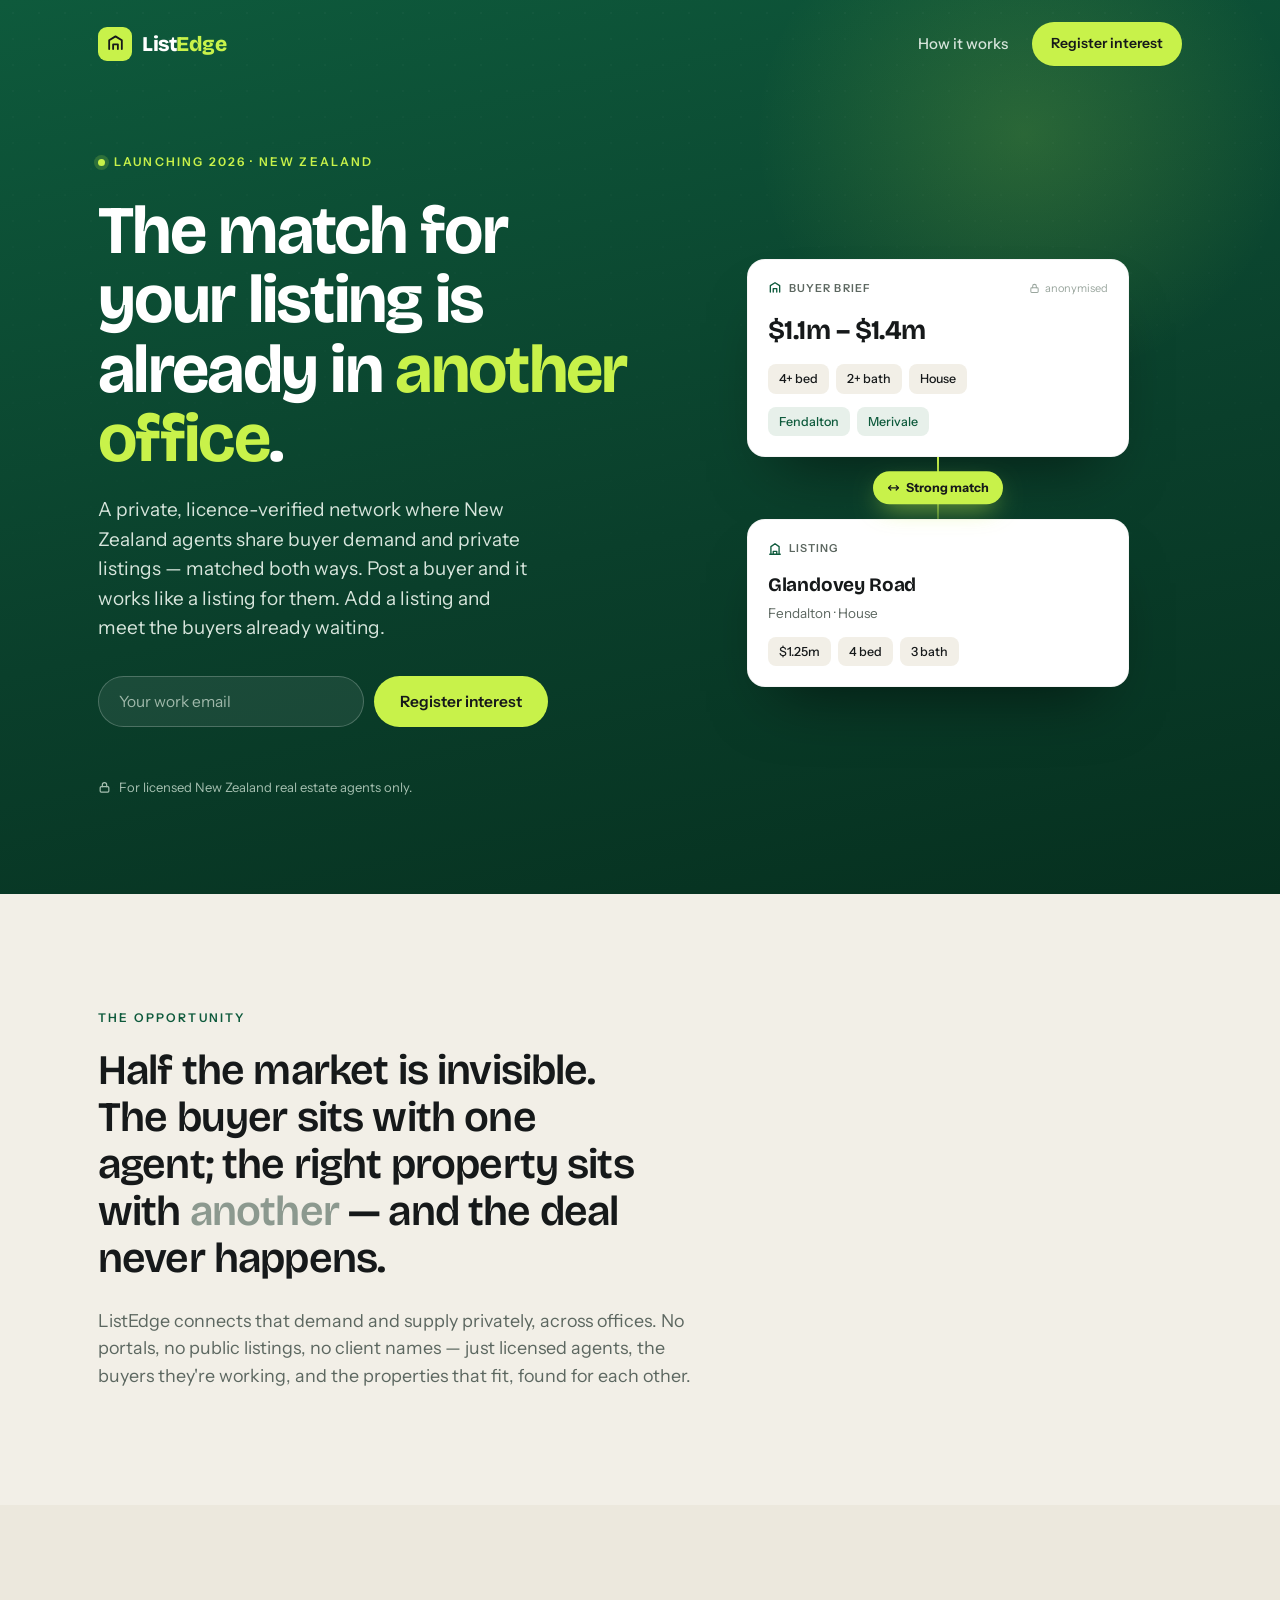
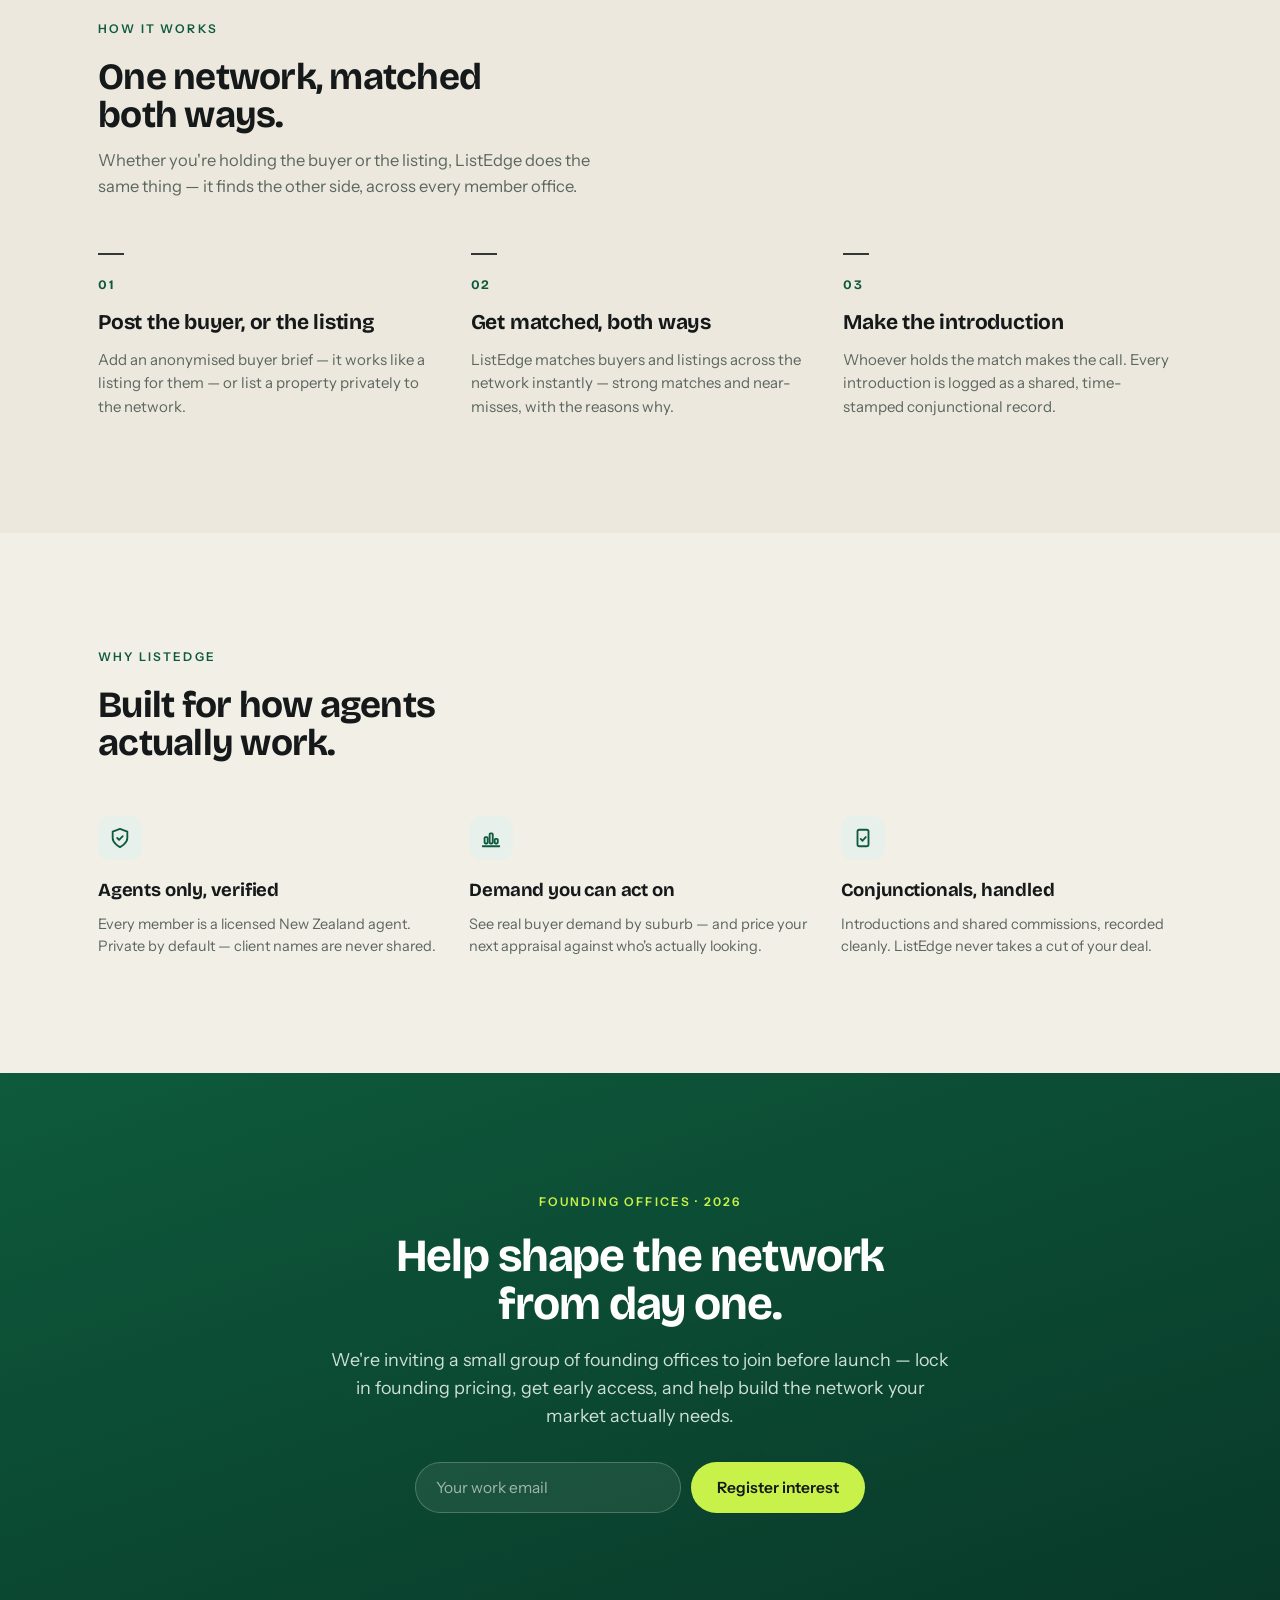
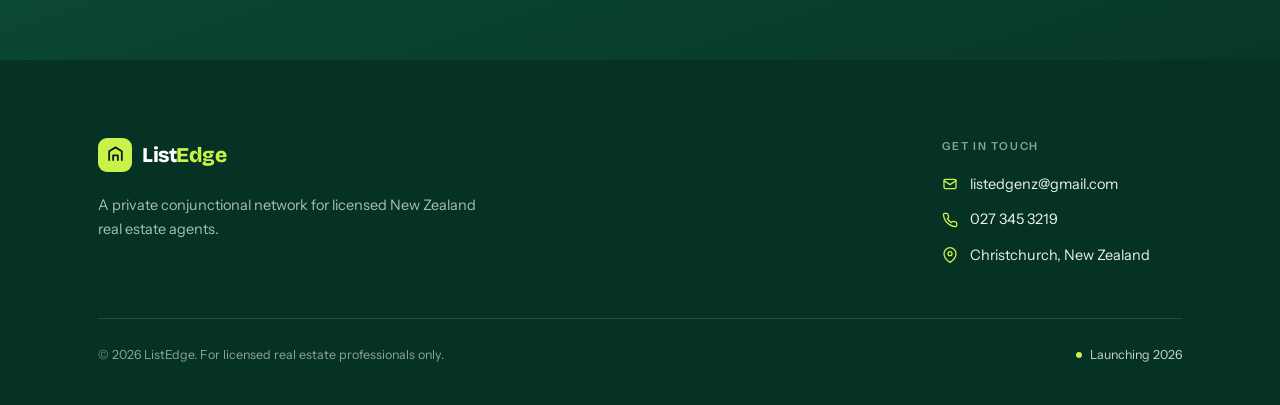
==== commit dd4abeaa: "Add files via upload" ====
--- a/index.html
+++ b/index.html
@@ -111,13 +111,22 @@
   .s-founding p{color:#CFE0D6;max-width:52ch;margin:0 auto 32px;font-size:clamp(16px,1.4vw,18px)}
   .s-founding .signup{margin:0 auto;justify-content:center}
   /* footer */
-  footer{background:var(--green-deep);color:#fff;padding:62px 0 38px}
-  .foot-grid{display:flex;justify-content:space-between;gap:34px;flex-wrap:wrap;align-items:flex-start}
-  .foot .brand .word{color:#fff}.foot .brand .word .e{color:var(--citron)}
-  .foot .blurb{color:var(--sage);font-size:14px;max-width:34ch;margin-top:15px}
-  .foot .contact .lab{color:#7E978A;font-size:11px;letter-spacing:.14em;text-transform:uppercase;margin-bottom:10px}
-  .foot .contact a,.foot .contact span{color:#EAF2EC;font-size:14.5px;display:block;margin-bottom:7px}
-  .foot .meta{margin-top:42px;border-top:1px solid rgba(255,255,255,.1);padding-top:22px;display:flex;justify-content:space-between;flex-wrap:wrap;gap:10px;color:var(--sage);font-size:12.5px}
+  footer{background:var(--green-deep);color:#fff;padding:78px 0 40px}
+  .foot-grid{display:flex;justify-content:space-between;gap:56px;flex-wrap:wrap;align-items:flex-start}
+  .foot-brand{max-width:36ch}
+  .foot-brand .brand{display:inline-flex;margin-bottom:22px}
+  .foot-brand .word{color:#fff}
+  .foot-blurb{color:var(--sage);font-size:14.5px;line-height:1.65;margin:0}
+  .foot-contact{min-width:240px}
+  .foot-lab{color:#8AA597;font-size:11px;font-weight:600;letter-spacing:.16em;text-transform:uppercase;margin-bottom:18px}
+  .foot-row{display:flex;align-items:center;gap:12px;margin-bottom:13px;color:#EAF2EC;font-size:14.5px}
+  .foot-row:last-child{margin-bottom:0}
+  .foot-row svg{color:var(--citron);flex-shrink:0}
+  a.foot-row{transition:color .15s ease}
+  a.foot-row:hover{color:#fff}
+  .foot-meta{margin-top:52px;border-top:1px solid rgba(255,255,255,.12);padding-top:26px;display:flex;justify-content:space-between;align-items:center;flex-wrap:wrap;gap:12px;color:#8AA597;font-size:12.5px}
+  .foot-meta .lq{display:inline-flex;align-items:center;gap:8px;color:#C7D6CC}
+  .foot-meta .lq .dot{width:6px;height:6px;border-radius:99px;background:var(--citron)}
   /* reveal + hero entrance */
   .reveal{transition:opacity .7s ease,transform .7s ease}
   html.reveal-ready .reveal{opacity:0;transform:translateY(20px)}
@@ -155,6 +164,14 @@
     .btn{transition:none}
   }
 </style>
+<style>
+  .nav-right{display:flex;align-items:center;gap:24px}
+  .navlink{color:#EAF2EC;font-weight:500;font-size:15px;opacity:.9;transition:opacity .15s ease}
+  .navlink:hover{opacity:1}
+  #register{scroll-margin-top:200px}
+  section[id]{scroll-margin-top:20px}
+  @media(max-width:560px){.navlink{display:none}.nav-right{gap:0}}
+</style>
 </head>
 <body>
 <nav class="nav"><div class="nav-in">
@@ -162,7 +179,10 @@
     <span class="tile"><svg width="19" height="19" viewBox="0 0 24 24" fill="none" stroke="#16191A" stroke-width="2.3" stroke-linecap="round" stroke-linejoin="round"><path d="M4 19V8l8-5 8 5v11"/><path d="M9 19v-6h6v6"/></svg></span>
     <span class="word">List<span class="e">Edge</span></span>
   </a>
-  <a class="btn btn-primary btn-sm" href="#register">Register interest</a>
+  <div class="nav-right">
+    <a class="navlink" href="#how">How it works</a>
+    <a class="btn btn-primary btn-sm js-to-form" href="#register">Register interest</a>
+  </div>
 </div></nav>
 
 <header class="hero" id="top"><div class="wrap"><div class="hero-grid">
@@ -199,7 +219,7 @@
   <p>ListEdge connects that demand and supply privately, across offices. No portals, no public listings, no client names — just licensed agents, the buyers they're working, and the properties that fit, found for each other.</p>
 </div></section>
 
-<section class="section bg-bone2 s-steps"><div class="wrap">
+<section class="section bg-bone2 s-steps" id="how"><div class="wrap">
   <div class="head reveal">
     <span class="eyebrow lead-eyebrow">How it works</span>
     <h2 class="display">One network, matched both ways.</h2>
@@ -241,16 +261,19 @@
         <span class="tile"><svg width="19" height="19" viewBox="0 0 24 24" fill="none" stroke="#16191A" stroke-width="2.3" stroke-linecap="round" stroke-linejoin="round"><path d="M4 19V8l8-5 8 5v11"/><path d="M9 19v-6h6v6"/></svg></span>
         <span class="word">List<span class="e" style="color:var(--citron)">Edge</span></span>
       </a>
-      <p class="blurb">A private conjunctional network for licensed New Zealand real estate agents.</p>
+      <p class="foot-blurb">A private conjunctional network for licensed New Zealand real estate agents.</p>
     </div>
-    <div class="contact">
-      <div class="lab">Get in touch</div>
-      <a href="mailto:listedgenz@gmail.com">listedgenz@gmail.com</a>
-      <a href="tel:0273453219">027 345 3219</a>
-      <span>Christchurch, New Zealand</span>
+    <div class="foot-contact">
+      <div class="foot-lab">Get in touch</div>
+      <a class="foot-row" href="mailto:listedgenz@gmail.com"><svg width="16" height="16" viewBox="0 0 24 24" fill="none" stroke="currentColor" stroke-width="2" stroke-linecap="round" stroke-linejoin="round"><rect x="3" y="5" width="18" height="14" rx="2"/><path d="m3 7 9 6 9-6"/></svg>listedgenz@gmail.com</a>
+      <a class="foot-row" href="tel:0273453219"><svg width="16" height="16" viewBox="0 0 24 24" fill="none" stroke="currentColor" stroke-width="2" stroke-linecap="round" stroke-linejoin="round"><path d="M22 16.92v3a2 2 0 0 1-2.18 2 19.79 19.79 0 0 1-8.63-3.07 19.5 19.5 0 0 1-6-6 19.79 19.79 0 0 1-3.07-8.67A2 2 0 0 1 4.11 2h3a2 2 0 0 1 2 1.72c.13.96.36 1.9.7 2.81a2 2 0 0 1-.45 2.11L8.09 9.91a16 16 0 0 0 6 6l1.27-1.27a2 2 0 0 1 2.11-.45c.91.34 1.85.57 2.81.7A2 2 0 0 1 22 16.92z"/></svg>027 345 3219</a>
+      <div class="foot-row"><svg width="16" height="16" viewBox="0 0 24 24" fill="none" stroke="currentColor" stroke-width="2" stroke-linecap="round" stroke-linejoin="round"><path d="M21 10c0 7-9 13-9 13s-9-6-9-13a9 9 0 0 1 18 0z"/><circle cx="12" cy="10" r="3"/></svg>Christchurch, New Zealand</div>
     </div>
   </div>
-  <div class="meta"><span>© 2026 ListEdge. For licensed real estate professionals only.</span><span> Launching 2026.</span></div>
+  <div class="foot-meta">
+    <span>© 2026 ListEdge. For licensed real estate professionals only.</span>
+    <span class="lq"><span class="dot"></span>Launching 2026</span>
+  </div>
 </div></footer>
 <script>
 (function(){
@@ -262,6 +285,19 @@
     R.forEach(function(el){io.observe(el);});
     setTimeout(function(){R.forEach(function(el){el.classList.add('in');});},2200);
   }
+
+  /* "Register interest" in the nav: smoothly bring the hero email field into a
+     comfortable spot in view (works whether you're at the top or scrolled down)
+     and focus it, ready to type. */
+  var reg=document.querySelector('.js-to-form');
+  var regInput=document.getElementById('register');
+  if(reg&&regInput){reg.addEventListener('click',function(e){
+    e.preventDefault();
+    var rm=window.matchMedia&&matchMedia('(prefers-reduced-motion:reduce)').matches;
+    var y=window.scrollY+regInput.getBoundingClientRect().top-Math.round(window.innerHeight*0.4);
+    window.scrollTo({top:y<0?0:y,behavior:rm?'auto':'smooth'});
+    setTimeout(function(){regInput.focus({preventScroll:true});},rm?0:520);
+  });}
 
   /* email capture.
      Works right now: opens the visitor's email pre-filled to you.
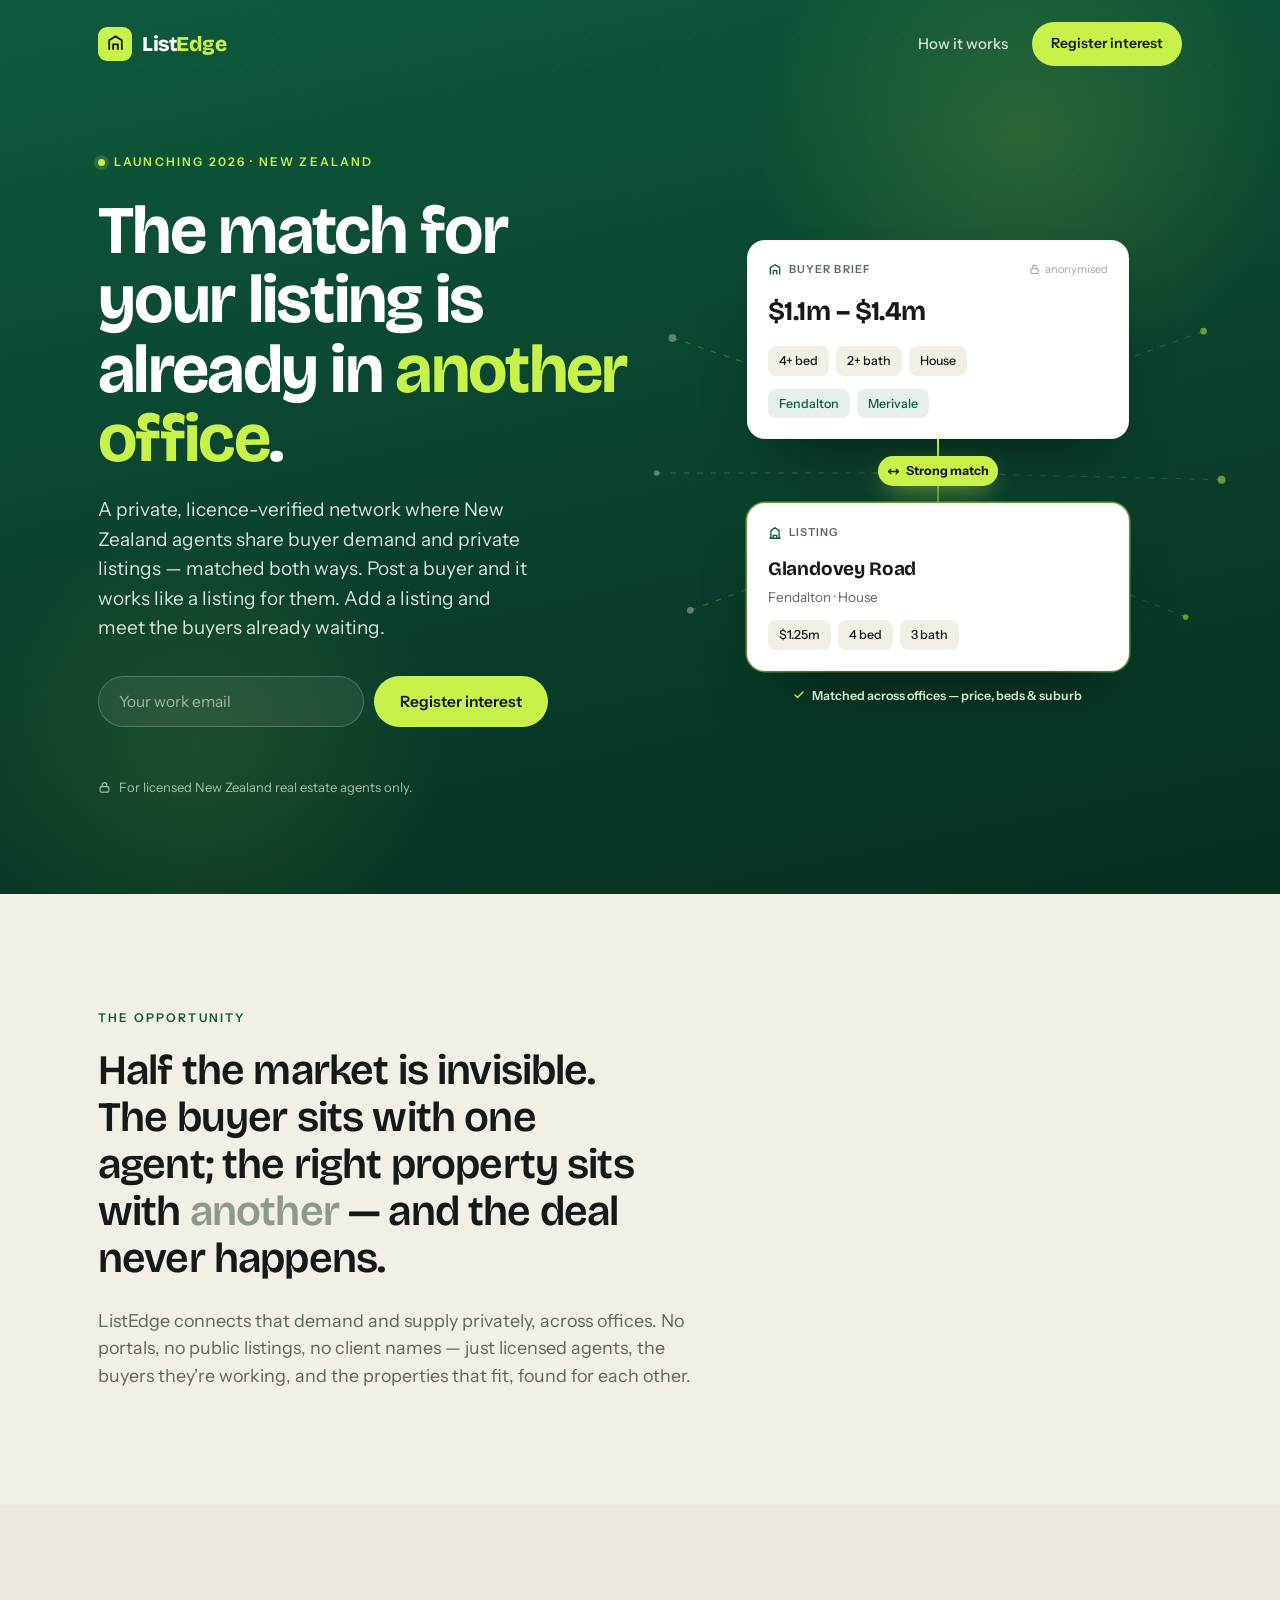
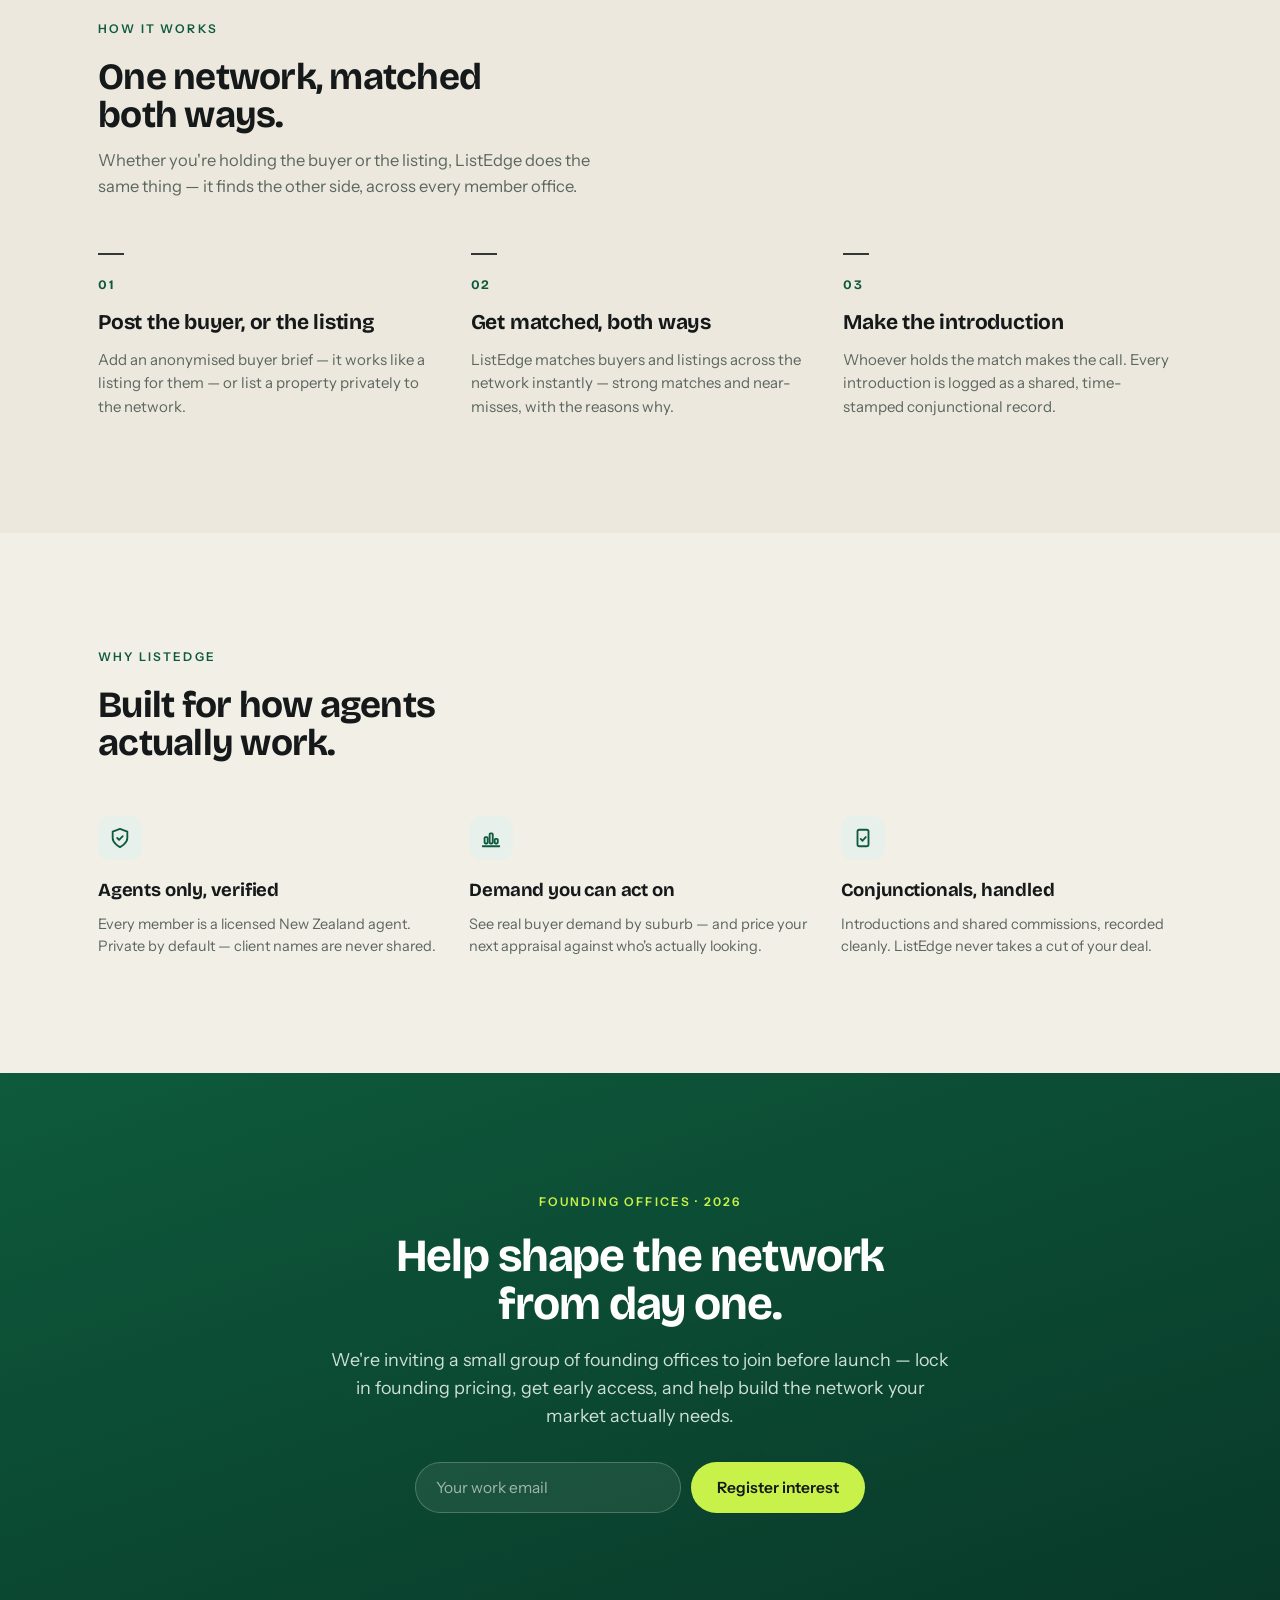
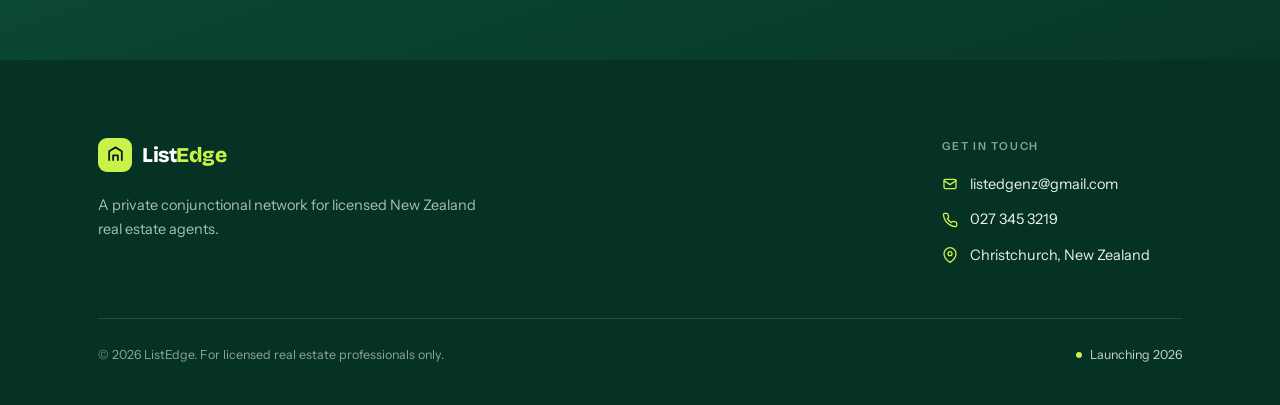
==== commit d426596b: "Add files via upload" ====
--- a/index.html
+++ b/index.html
@@ -172,6 +172,123 @@
   section[id]{scroll-margin-top:20px}
   @media(max-width:560px){.navlink{display:none}.nav-right{gap:0}}
 </style>
+<style>
+  /* ===================== living match tableau + ambient depth ===================== */
+
+  /* a slow, low drifting glow gives the hero quiet depth */
+  .hero-glow{position:absolute;z-index:1;bottom:-20%;left:-12%;width:55%;height:72%;
+    background:radial-gradient(closest-side,rgba(200,242,74,.10),transparent 70%);
+    pointer-events:none;animation:glowDrift 28s ease-in-out infinite alternate}
+  @keyframes glowDrift{from{transform:translate(0,0) scale(1)}to{transform:translate(7%,-9%) scale(1.16)}}
+
+  /* tableau: positioning context; cards float, a faint network lives behind them */
+  .tableau{position:relative;display:block;max-width:382px;margin:0 auto;width:100%;overflow:visible}
+  .tableau-stack{position:relative;z-index:2;display:flex;flex-direction:column;align-items:center;width:100%;
+    animation:floaty 7.5s ease-in-out 1.5s infinite}
+  @keyframes floaty{0%,100%{transform:translateY(0)}50%{transform:translateY(-7px)}}
+
+  .tableau-net{position:absolute;z-index:1;top:50%;left:50%;transform:translate(-50%,-50%);
+    width:165%;height:112%;pointer-events:none;overflow:visible}
+  .tableau-net line{stroke:rgba(200,242,74,.26);stroke-width:1;stroke-dasharray:5 7;
+    animation:netFlow 6s linear infinite}
+  .tableau-net line:nth-child(2){stroke:rgba(166,192,177,.22);animation-duration:7.4s;animation-delay:-1.2s}
+  .tableau-net line:nth-child(3){animation-duration:6.6s;animation-delay:-2.6s}
+  .tableau-net line:nth-child(4){stroke:rgba(166,192,177,.2);animation-duration:8.2s;animation-delay:-.6s}
+  .tableau-net line:nth-child(5){animation-duration:5.4s;animation-delay:-3s}
+  .tableau-net line:nth-child(6){stroke:rgba(166,192,177,.2);animation-duration:7.8s;animation-delay:-1.8s}
+  .tableau-net line:nth-child(7){animation-duration:6.9s;animation-delay:-3.6s}
+  @keyframes netFlow{to{stroke-dashoffset:-48}}
+  .tableau-net circle{fill:rgba(200,242,74,.5);animation:nodePulse 4.6s ease-in-out infinite}
+  .tableau-net circle:nth-child(odd){fill:rgba(166,192,177,.5)}
+  .tableau-net circle:nth-child(2){animation-delay:-1s}
+  .tableau-net circle:nth-child(3){animation-delay:-2s}
+  .tableau-net circle:nth-child(4){animation-delay:-2.9s}
+  .tableau-net circle:nth-child(5){animation-delay:-1.6s}
+  .tableau-net circle:nth-child(6){animation-delay:-3.4s}
+  @keyframes nodePulse{0%,100%{opacity:.35}50%{opacity:.95}}
+
+  /* the buyer card scans during the search, then the match locks in */
+  .mcard-buyer{overflow:hidden}
+  .scanline{position:absolute;left:0;right:0;top:0;height:36%;z-index:3;pointer-events:none;opacity:0;
+    background:linear-gradient(180deg,rgba(200,242,74,0),rgba(200,242,74,.14) 55%,rgba(200,242,74,.4));
+    border-bottom:1.5px solid rgba(200,242,74,.85);
+    animation:scan .66s ease-in-out .95s 2}
+  @keyframes scan{0%{opacity:0;transform:translateY(-110%)}14%{opacity:1}86%{opacity:1}100%{opacity:0;transform:translateY(290%)}}
+
+  /* the connector draws down, then a citron signal keeps travelling the live link */
+  .connector{position:relative;height:64px;width:2px;
+    background:linear-gradient(var(--citron),rgba(200,242,74,.28));
+    transform-origin:top;animation:grow .5s 2.2s both}
+  .signal{position:absolute;left:50%;top:0;width:7px;height:7px;border-radius:50%;transform:translateX(-50%);
+    background:var(--citron);box-shadow:0 0 10px 2px rgba(200,242,74,.65);opacity:0;
+    animation:travel 3.2s ease-in-out 3.4s infinite}
+  @keyframes travel{0%{opacity:0;top:1px}12%{opacity:1}88%{opacity:1}100%{opacity:0;top:61px}}
+
+  /* the pill flips from Searching… to Strong match at the moment of connection */
+  .match-pill{position:absolute;top:50%;left:50%;transform:translate(-50%,-50%);
+    background:var(--citron);color:var(--ink);font-weight:700;font-size:12.5px;
+    min-width:120px;height:30px;padding:0 15px;border-radius:999px;white-space:nowrap;
+    display:inline-flex;align-items:center;justify-content:center;
+    box-shadow:0 10px 26px -8px rgba(200,242,74,.7)}
+  .connector .match-pill{animation:pillPop .42s 2.35s both}
+  @keyframes pillPop{0%{transform:translate(-50%,-50%) scale(.78)}60%{transform:translate(-50%,-50%) scale(1.08)}100%{transform:translate(-50%,-50%) scale(1)}}
+  .match-pill .pill-state{position:absolute;left:0;top:0;width:100%;height:100%;
+    display:flex;align-items:center;justify-content:center;gap:6px}
+  .match-pill .pill-search{color:#243018;opacity:1;animation:fadeOut .35s 2.45s forwards}
+  .match-pill .pill-found{opacity:0;animation:fadeIn .4s 2.45s forwards}
+  @keyframes fadeOut{to{opacity:0}}
+  @keyframes fadeIn{to{opacity:1}}
+  .srch-dots{display:inline-flex;gap:3px;align-items:center}
+  .srch-dots i{width:4px;height:4px;border-radius:50%;background:#243018;opacity:.5;animation:srchDot 1s ease-in-out infinite}
+  .srch-dots i:nth-child(2){animation-delay:.16s}
+  .srch-dots i:nth-child(3){animation-delay:.32s}
+  @keyframes srchDot{0%,100%{opacity:.3;transform:translateY(0)}50%{opacity:1;transform:translateY(-2px)}}
+
+  /* the matched listing gets a one-time pulse, then keeps a soft citron edge */
+  .mcard-listing{position:relative;animation:matchedEdge .5s ease 2.55s both}
+  @keyframes matchedEdge{
+    from{box-shadow:0 34px 64px -30px rgba(0,0,0,.55),0 0 0 0 rgba(200,242,74,0)}
+    to{box-shadow:0 34px 64px -30px rgba(0,0,0,.55),0 0 0 1.5px rgba(200,242,74,.5)}}
+  .card-ring{position:absolute;inset:0;border-radius:18px;pointer-events:none;z-index:3;opacity:0;
+    box-shadow:0 0 0 0 rgba(200,242,74,0);animation:ring 1.1s ease-out 2.5s 1 forwards}
+  @keyframes ring{0%{opacity:1;box-shadow:0 0 0 0 rgba(200,242,74,.85)}75%{opacity:1;box-shadow:0 0 0 8px rgba(200,242,74,0)}100%{opacity:0;box-shadow:0 0 0 8px rgba(200,242,74,0)}}
+
+  /* the reason line proves the match is intelligent */
+  .match-reason{margin-top:15px;display:inline-flex;align-items:center;gap:7px;
+    font-size:12.5px;font-weight:600;color:#D2E9CC;opacity:0;transform:translateY(6px);
+    animation:riseSm .55s ease 2.85s forwards}
+  .match-reason svg{color:var(--citron)}
+  @keyframes riseSm{to{opacity:1;transform:none}}
+
+  /* card hover micro-interaction (pointer devices only) */
+  @media(hover:hover){
+    .why .item,.why .ic{transition:transform .22s ease}
+    .why .item:hover{transform:translateY(-4px)}
+    .why .item:hover .ic{transform:scale(1.06)}
+  }
+
+  /* responsive */
+  @media(max-width:880px){.tableau-net{width:122%;height:120%}}
+  @media(max-width:560px){.tableau-net{display:none}.tableau-stack{animation:none}}
+
+  /* reduced motion: show the final matched state, no loops */
+  @media(prefers-reduced-motion:reduce){
+    .hero-glow{animation:none}
+    .tableau-stack{animation:none}
+    .tableau-net line,.tableau-net circle{animation:none}
+    .tableau-net circle{opacity:.7}
+    .scanline{display:none}
+    .connector{animation:none}
+    .signal{display:none}
+    .connector .match-pill{animation:none}
+    .match-pill .pill-search{display:none}
+    .match-pill .pill-found{opacity:1;animation:none}
+    .srch-dots i{animation:none}
+    .mcard-listing{animation:none;box-shadow:0 34px 64px -30px rgba(0,0,0,.55),0 0 0 1.5px rgba(200,242,74,.5)}
+    .card-ring{display:none}
+    .match-reason{animation:none;opacity:1;transform:none}
+  }
+</style>
 </head>
 <body>
 <nav class="nav"><div class="nav-in">
@@ -185,7 +302,7 @@
   </div>
 </div></nav>
 
-<header class="hero" id="top"><div class="wrap"><div class="hero-grid">
+<header class="hero" id="top"><span class="hero-glow" aria-hidden="true"></span><div class="wrap"><div class="hero-grid">
   <div class="hero-copy">
     <span class="eyebrow anim a1"><span class="dot"></span> Launching 2026 · New Zealand</span>
     <h1 class="display anim a2">The match for your listing is already in <span class="hl">another office</span>.</h1>
@@ -198,18 +315,48 @@
     <div class="trust anim a4"><svg width="13" height="13" viewBox="0 0 24 24" fill="none" stroke="currentColor" stroke-width="2.2" stroke-linecap="round" stroke-linejoin="round"><rect x="4" y="10.5" width="16" height="10" rx="2"/><path d="M8 10.5V7a4 4 0 0 1 8 0v3.5"/></svg> For licensed New Zealand real estate agents only.</div>
   </div>
   <div class="tableau" aria-hidden="true">
-    <div class="mcard">
-      <div class="top"><span class="mc-tag"><span class="ic"><svg width="14" height="14" viewBox="0 0 24 24" fill="none" stroke="currentColor" stroke-width="2.3" stroke-linecap="round" stroke-linejoin="round"><path d="M4 19V8l8-5 8 5v11"/><path d="M9 19v-6h6v6"/></svg></span> Buyer brief</span><span class="lock"><svg width="11" height="11" viewBox="0 0 24 24" fill="none" stroke="currentColor" stroke-width="2.2" stroke-linecap="round" stroke-linejoin="round"><rect x="4" y="10.5" width="16" height="10" rx="2"/><path d="M8 10.5V7a4 4 0 0 1 8 0v3.5"/></svg> anonymised</span></div>
-      <div class="mc-price">$1.1m – $1.4m</div>
-      <div class="chips"><span class="chip">4+ bed</span><span class="chip">2+ bath</span><span class="chip">House</span></div>
-      <div class="chips"><span class="chip sub">Fendalton</span><span class="chip sub">Merivale</span></div>
-    </div>
-    <div class="connector"><span class="match-pill"><svg width="13" height="13" viewBox="0 0 24 24" fill="none" stroke="#16191A" stroke-width="2.4" stroke-linecap="round" stroke-linejoin="round"><path d="M3 12h18"/><path d="m7 8-4 4 4 4"/><path d="m17 8 4 4-4 4"/></svg> Strong match</span></div>
-    <div class="mcard">
-      <div class="top"><span class="mc-tag"><span class="ic"><svg width="14" height="14" viewBox="0 0 24 24" fill="none" stroke="currentColor" stroke-width="2.3" stroke-linecap="round" stroke-linejoin="round"><path d="M3 21h18M5 21V8l7-5 7 5v13M9 21v-5h6v5"/></svg></span> Listing</span></div>
-      <div class="mc-title">Glandovey Road</div>
-      <div class="mc-sub">Fendalton · House</div>
-      <div class="chips"><span class="chip">$1.25m</span><span class="chip">4 bed</span><span class="chip">3 bath</span></div>
+    <svg class="tableau-net" viewBox="0 0 560 380" preserveAspectRatio="xMidYMid meet" focusable="false">
+      <g class="net-lines">
+        <line x1="44"  y1="70"  x2="280" y2="150"/>
+        <line x1="516" y1="64"  x2="280" y2="150"/>
+        <line x1="30"  y1="190" x2="280" y2="190"/>
+        <line x1="532" y1="196" x2="280" y2="190"/>
+        <line x1="60"  y1="312" x2="280" y2="230"/>
+        <line x1="500" y1="318" x2="280" y2="230"/>
+        <line x1="280" y1="150" x2="280" y2="230"/>
+      </g>
+      <g class="net-nodes">
+        <circle cx="44"  cy="70"  r="3.5"/>
+        <circle cx="516" cy="64"  r="3"/>
+        <circle cx="30"  cy="190" r="2.5"/>
+        <circle cx="532" cy="196" r="3.5"/>
+        <circle cx="60"  cy="312" r="3"/>
+        <circle cx="500" cy="318" r="2.5"/>
+      </g>
+    </svg>
+    <div class="tableau-stack">
+      <div class="mcard mcard-buyer">
+        <span class="scanline"></span>
+        <div class="top"><span class="mc-tag"><span class="ic"><svg width="14" height="14" viewBox="0 0 24 24" fill="none" stroke="currentColor" stroke-width="2.3" stroke-linecap="round" stroke-linejoin="round"><path d="M4 19V8l8-5 8 5v11"/><path d="M9 19v-6h6v6"/></svg></span> Buyer brief</span><span class="lock"><svg width="11" height="11" viewBox="0 0 24 24" fill="none" stroke="currentColor" stroke-width="2.2" stroke-linecap="round" stroke-linejoin="round"><rect x="4" y="10.5" width="16" height="10" rx="2"/><path d="M8 10.5V7a4 4 0 0 1 8 0v3.5"/></svg> anonymised</span></div>
+        <div class="mc-price">$1.1m – $1.4m</div>
+        <div class="chips"><span class="chip">4+ bed</span><span class="chip">2+ bath</span><span class="chip">House</span></div>
+        <div class="chips"><span class="chip sub">Fendalton</span><span class="chip sub">Merivale</span></div>
+      </div>
+      <div class="connector">
+        <span class="signal"></span>
+        <span class="match-pill">
+          <span class="pill-state pill-search"><span class="srch-dots"><i></i><i></i><i></i></span> Searching…</span>
+          <span class="pill-state pill-found"><svg width="13" height="13" viewBox="0 0 24 24" fill="none" stroke="#16191A" stroke-width="2.4" stroke-linecap="round" stroke-linejoin="round"><path d="M3 12h18"/><path d="m7 8-4 4 4 4"/><path d="m17 8 4 4-4 4"/></svg> Strong match</span>
+        </span>
+      </div>
+      <div class="mcard mcard-listing">
+        <span class="card-ring"></span>
+        <div class="top"><span class="mc-tag"><span class="ic"><svg width="14" height="14" viewBox="0 0 24 24" fill="none" stroke="currentColor" stroke-width="2.3" stroke-linecap="round" stroke-linejoin="round"><path d="M3 21h18M5 21V8l7-5 7 5v13M9 21v-5h6v5"/></svg></span> Listing</span></div>
+        <div class="mc-title">Glandovey Road</div>
+        <div class="mc-sub">Fendalton · House</div>
+        <div class="chips"><span class="chip">$1.25m</span><span class="chip">4 bed</span><span class="chip">3 bath</span></div>
+      </div>
+      <div class="match-reason"><svg width="12" height="12" viewBox="0 0 24 24" fill="none" stroke="currentColor" stroke-width="2.6" stroke-linecap="round" stroke-linejoin="round"><path d="M20 6 9 17l-5-5"/></svg> Matched across offices — price, beds &amp; suburb</div>
     </div>
   </div>
 </div></div></header>
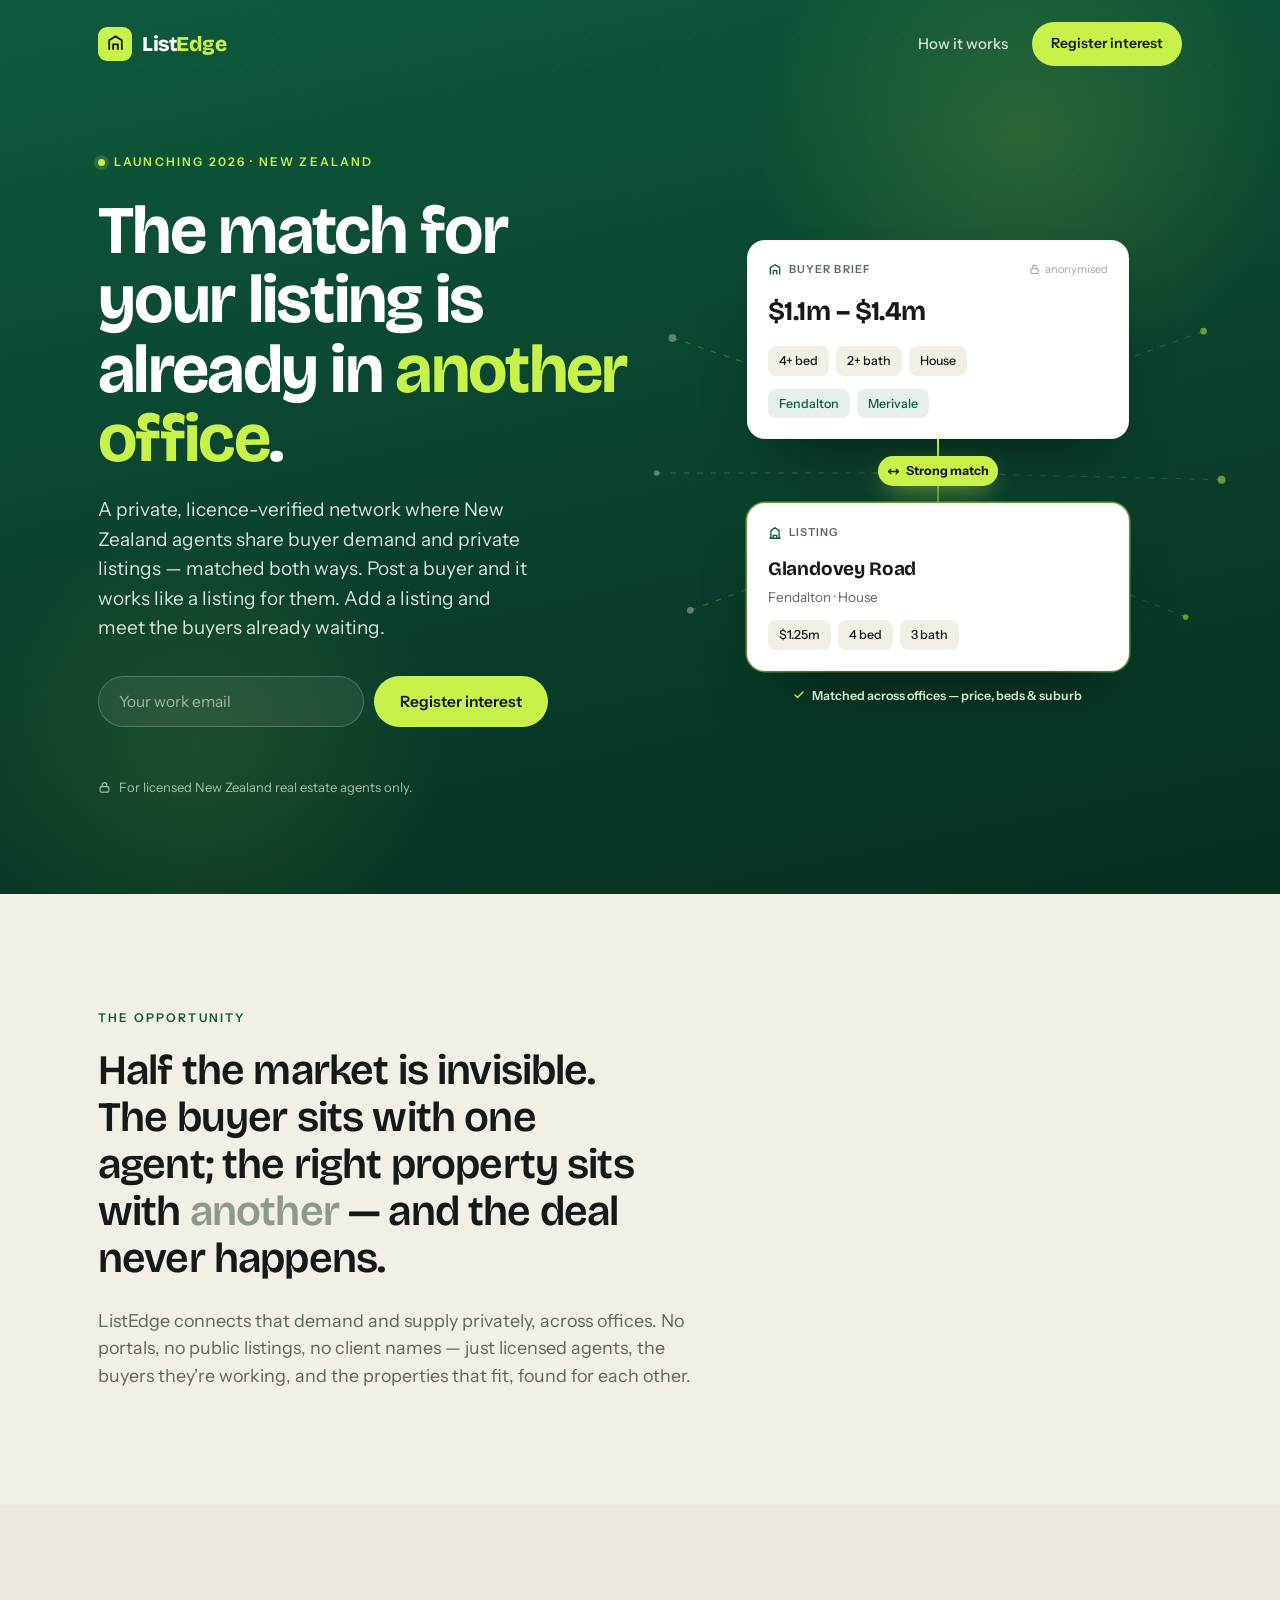
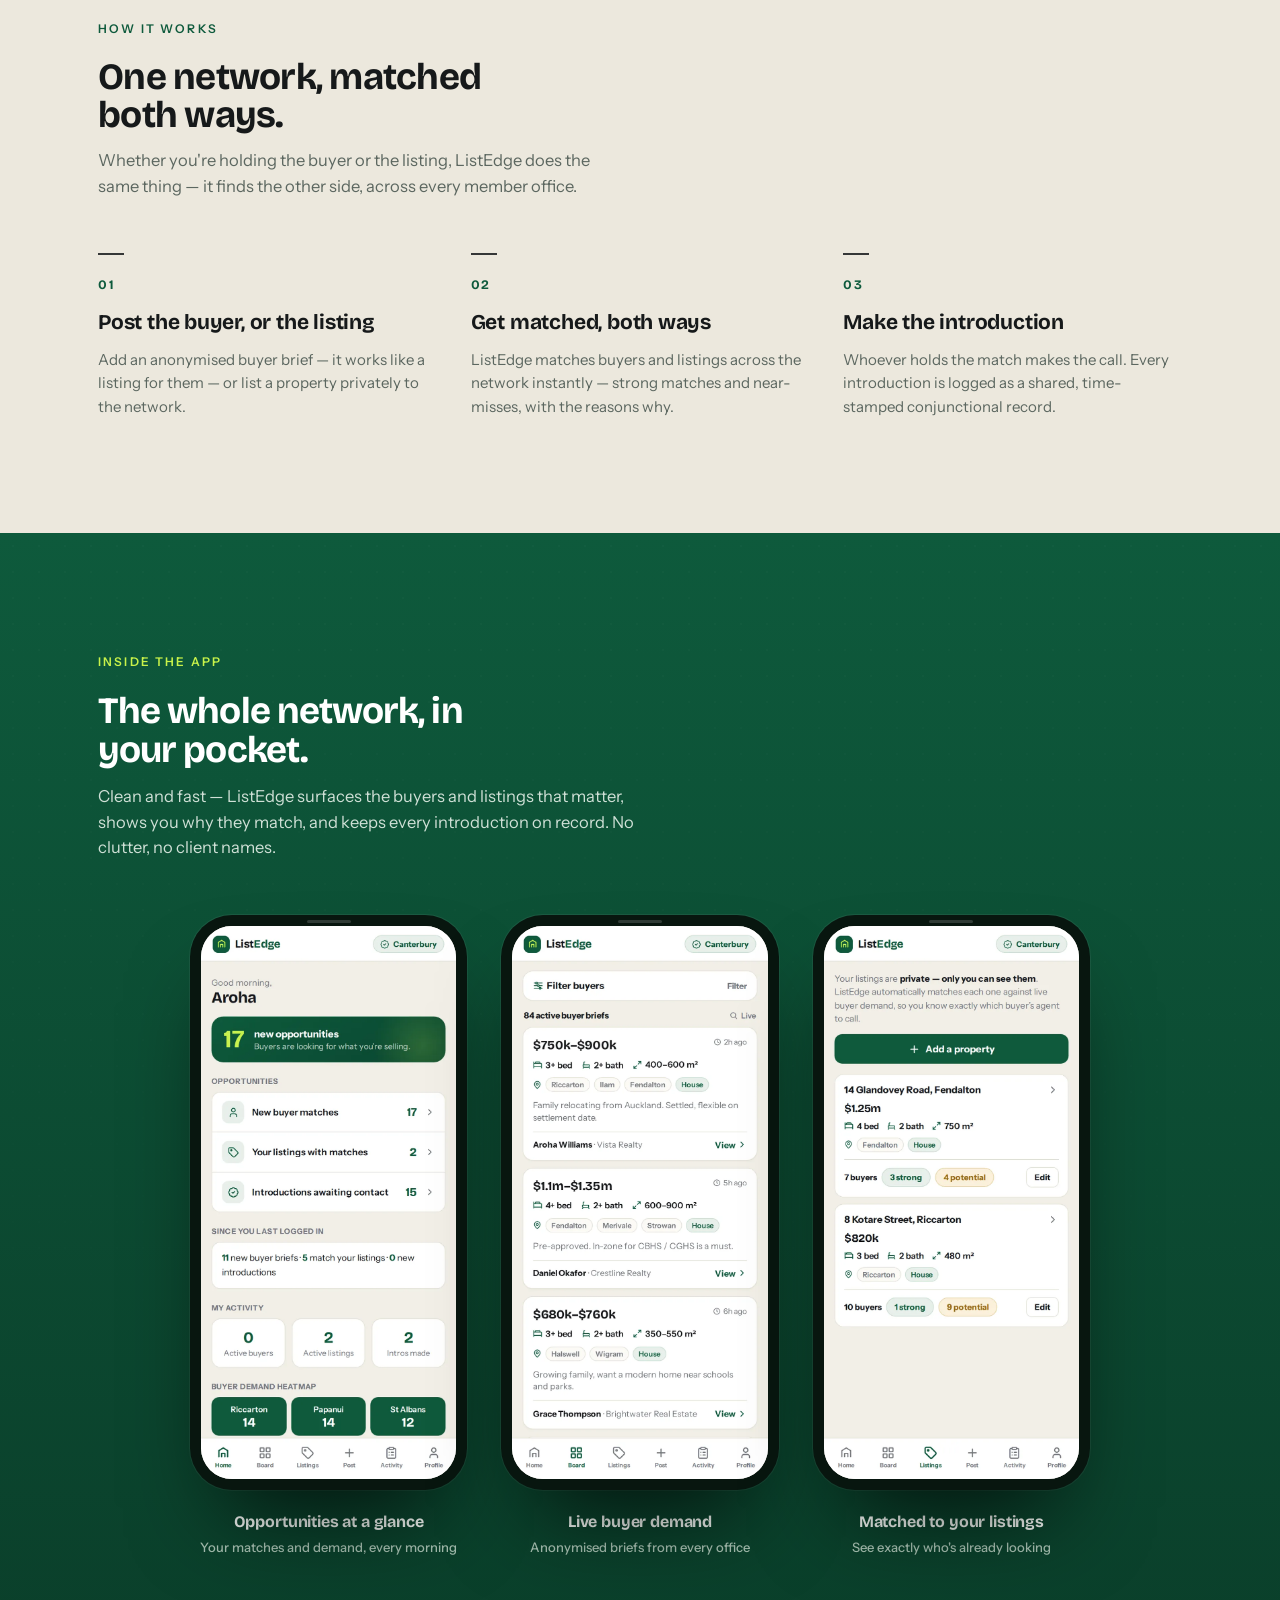
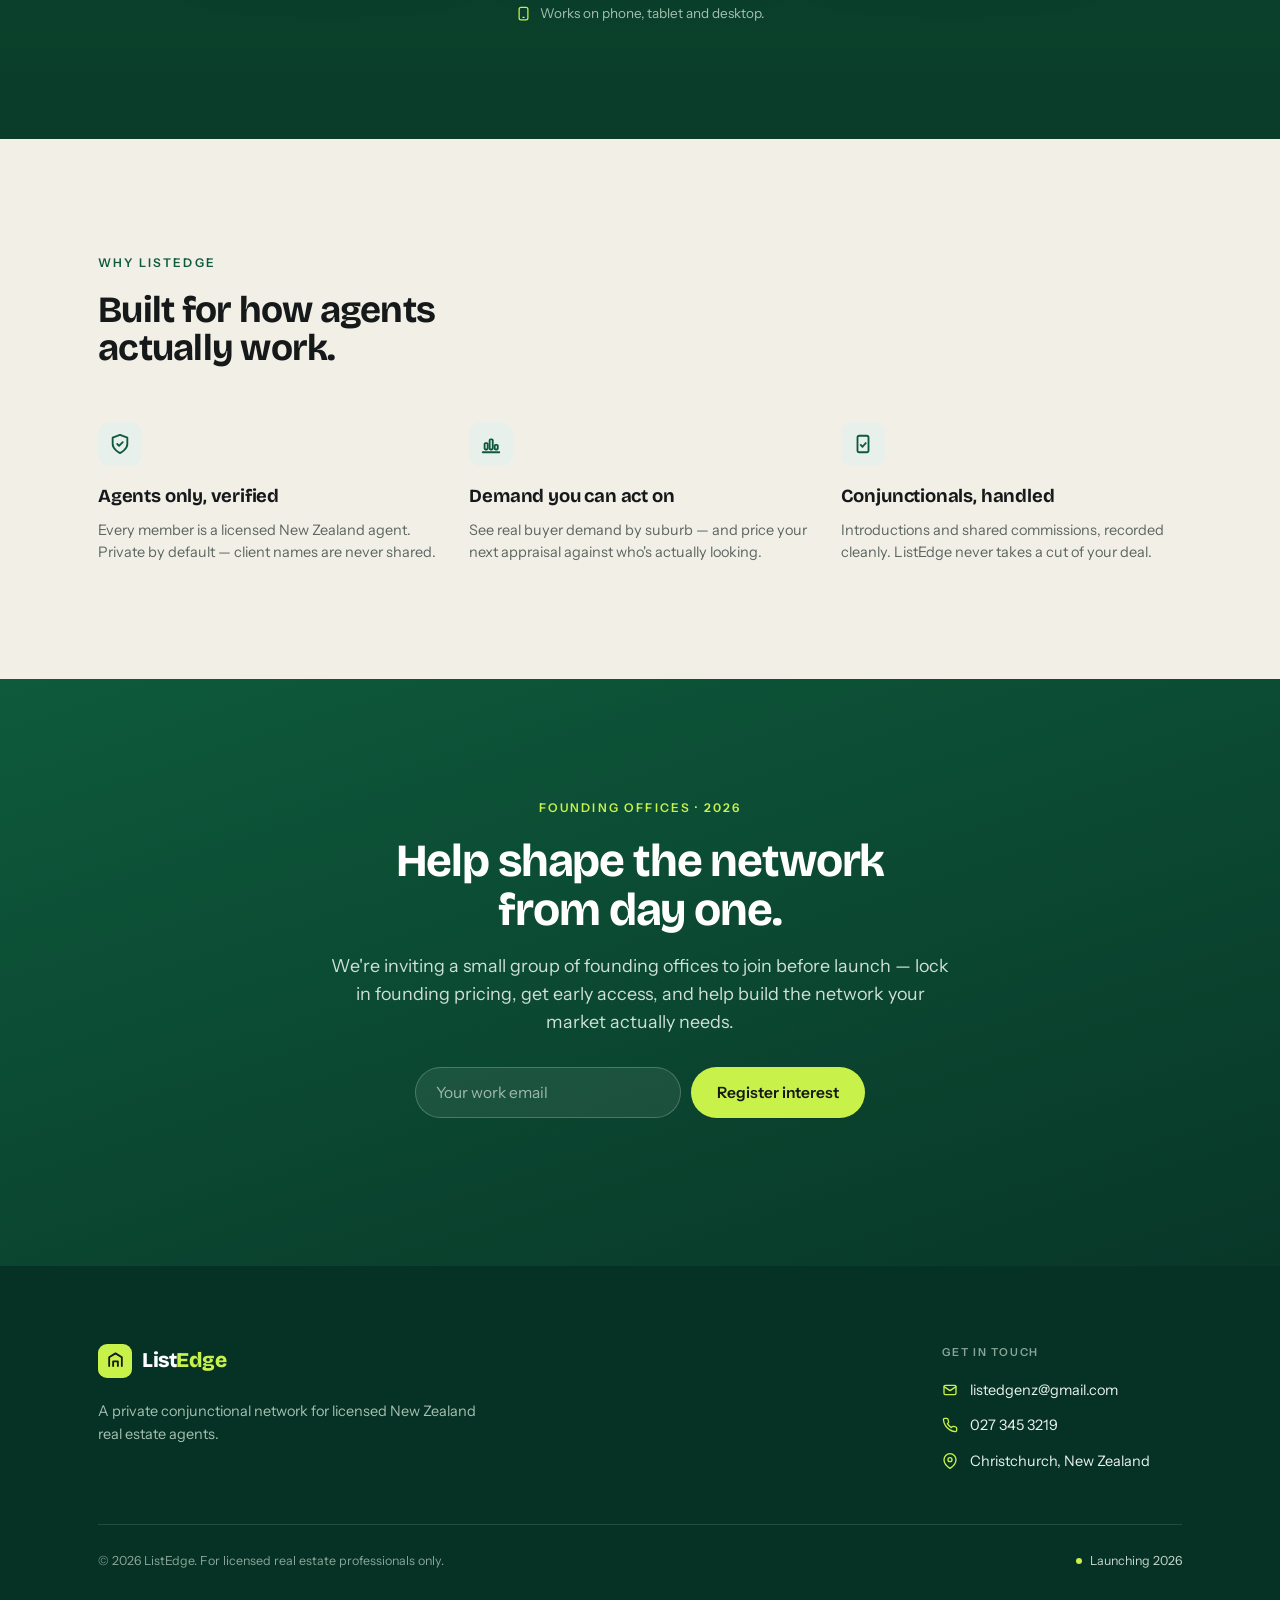
==== commit ad2f82c6: "Add files via upload" ====
--- a/index.html
+++ b/index.html
@@ -289,6 +289,40 @@
     .match-reason{animation:none;opacity:1;transform:none}
   }
 </style>
+<style>
+  /* ===================== product showcase ===================== */
+  .s-showcase{background:linear-gradient(180deg,#0E5A3C 0%,#0A3D29 100%);color:#fff;position:relative;overflow:hidden}
+  .s-showcase::after{content:"";position:absolute;inset:0;background-image:radial-gradient(rgba(255,255,255,.05) 1px,transparent 1px);background-size:26px 26px;opacity:.4;-webkit-mask-image:linear-gradient(180deg,#000,transparent 82%);mask-image:linear-gradient(180deg,#000,transparent 82%);pointer-events:none}
+  .s-showcase>.wrap{position:relative;z-index:2}
+  .s-showcase .eyebrow{color:var(--citron);display:inline-flex;margin-bottom:20px}
+  .s-showcase h2{font-family:'Bricolage Grotesque';font-weight:700;font-size:clamp(25px,3.2vw,37px);letter-spacing:-.025em;line-height:1.06;max-width:18ch}
+  .s-showcase .head p{color:#CFE0D6;margin-top:14px;max-width:50ch;font-size:16.5px}
+  .phones{display:grid;grid-template-columns:repeat(3,1fr);gap:34px;max-width:900px;margin:0 auto;align-items:start}
+  .shot{display:flex;flex-direction:column;align-items:center}
+  .device{position:relative;width:100%;max-width:282px;background:#08160F;border-radius:42px;padding:11px;
+    box-shadow:0 52px 92px -34px rgba(0,0,0,.72),0 0 0 1px rgba(255,255,255,.06);
+    transition:transform .25s ease,box-shadow .25s ease}
+  .device .scr{border-radius:31px;overflow:hidden;display:block;background:var(--bone);box-shadow:inset 0 0 0 1px rgba(0,0,0,.05)}
+  .device .scr img{display:block;width:100%;height:auto}
+  .device .speaker{position:absolute;top:5px;left:50%;transform:translateX(-50%);width:44px;height:3px;border-radius:99px;background:rgba(255,255,255,.16);z-index:2}
+  .shot .cap{margin-top:20px;font-family:'Bricolage Grotesque';font-weight:700;font-size:16px;letter-spacing:-.01em;color:#F1F6F2;text-align:center}
+  .shot .cap span{display:block;font-family:'Instrument Sans',sans-serif;color:var(--sage);font-weight:500;font-size:13px;letter-spacing:0;margin-top:4px;line-height:1.4}
+  .shot-note{margin:46px auto 0;display:flex;align-items:center;justify-content:center;gap:9px;color:var(--sage);font-size:13.5px}
+  .shot-note svg{color:var(--citron);flex-shrink:0}
+  @media(hover:hover){
+    .device:hover{transform:translateY(-7px);box-shadow:0 64px 104px -34px rgba(0,0,0,.78),0 0 0 1px rgba(200,242,74,.28)}
+  }
+  @media(max-width:880px){
+    .phones{grid-template-columns:none;display:flex;gap:20px;overflow-x:auto;scroll-snap-type:x proximity;
+      padding:2px 4px 10px;scrollbar-width:none}
+    .phones::-webkit-scrollbar{display:none}
+    .shot{flex:0 0 auto;width:236px;scroll-snap-align:center}
+    .device{max-width:236px}
+  }
+  @media(prefers-reduced-motion:reduce){
+    .device{transition:none}
+  }
+</style>
 </head>
 <body>
 <nav class="nav"><div class="nav-in">
@@ -378,6 +412,29 @@
     <div class="step reveal" style="transition-delay:.18s"><div class="divider"></div><div class="num">03</div><h3>Make the introduction</h3><p>Whoever holds the match makes the call. Every introduction is logged as a shared, time-stamped conjunctional record.</p></div>
   </div>
 </div></section>
+<section class="section s-showcase" id="inside"><div class="wrap">
+  <div class="head reveal">
+    <span class="eyebrow">Inside the app</span>
+    <h2 class="display">The whole network, in your pocket.</h2>
+    <p>Clean and fast — ListEdge surfaces the buyers and listings that matter, shows you why they match, and keeps every introduction on record. No clutter, no client names.</p>
+  </div>
+  <div class="phones">
+    <div class="shot reveal">
+      <div class="device"><span class="speaker"></span><div class="scr"><img loading="lazy" alt="ListEdge home dashboard showing new opportunities and a buyer-demand heatmap" src="[data-uri]"></div></div>
+      <div class="cap">Opportunities at a glance<span>Your matches and demand, every morning</span></div>
+    </div>
+    <div class="shot reveal" style="transition-delay:.1s">
+      <div class="device"><span class="speaker"></span><div class="scr"><img loading="lazy" alt="ListEdge buyer board listing anonymised buyer briefs from other offices" src="[data-uri]"></div></div>
+      <div class="cap">Live buyer demand<span>Anonymised briefs from every office</span></div>
+    </div>
+    <div class="shot reveal" style="transition-delay:.2s">
+      <div class="device"><span class="speaker"></span><div class="scr"><img loading="lazy" alt="ListEdge listings screen showing how many buyers match each private listing" src="[data-uri]"></div></div>
+      <div class="cap">Matched to your listings<span>See exactly who's already looking</span></div>
+    </div>
+  </div>
+  <div class="shot-note reveal"><svg width="15" height="15" viewBox="0 0 24 24" fill="none" stroke="currentColor" stroke-width="2" stroke-linecap="round" stroke-linejoin="round"><rect x="5" y="2" width="14" height="20" rx="3"/><path d="M11 18h2"/></svg> Works on phone, tablet and desktop.</div>
+</div></section>
+
 <section class="section bg-bone s-why"><div class="wrap">
   <div class="head reveal">
     <span class="eyebrow lead-eyebrow">Why ListEdge</span>
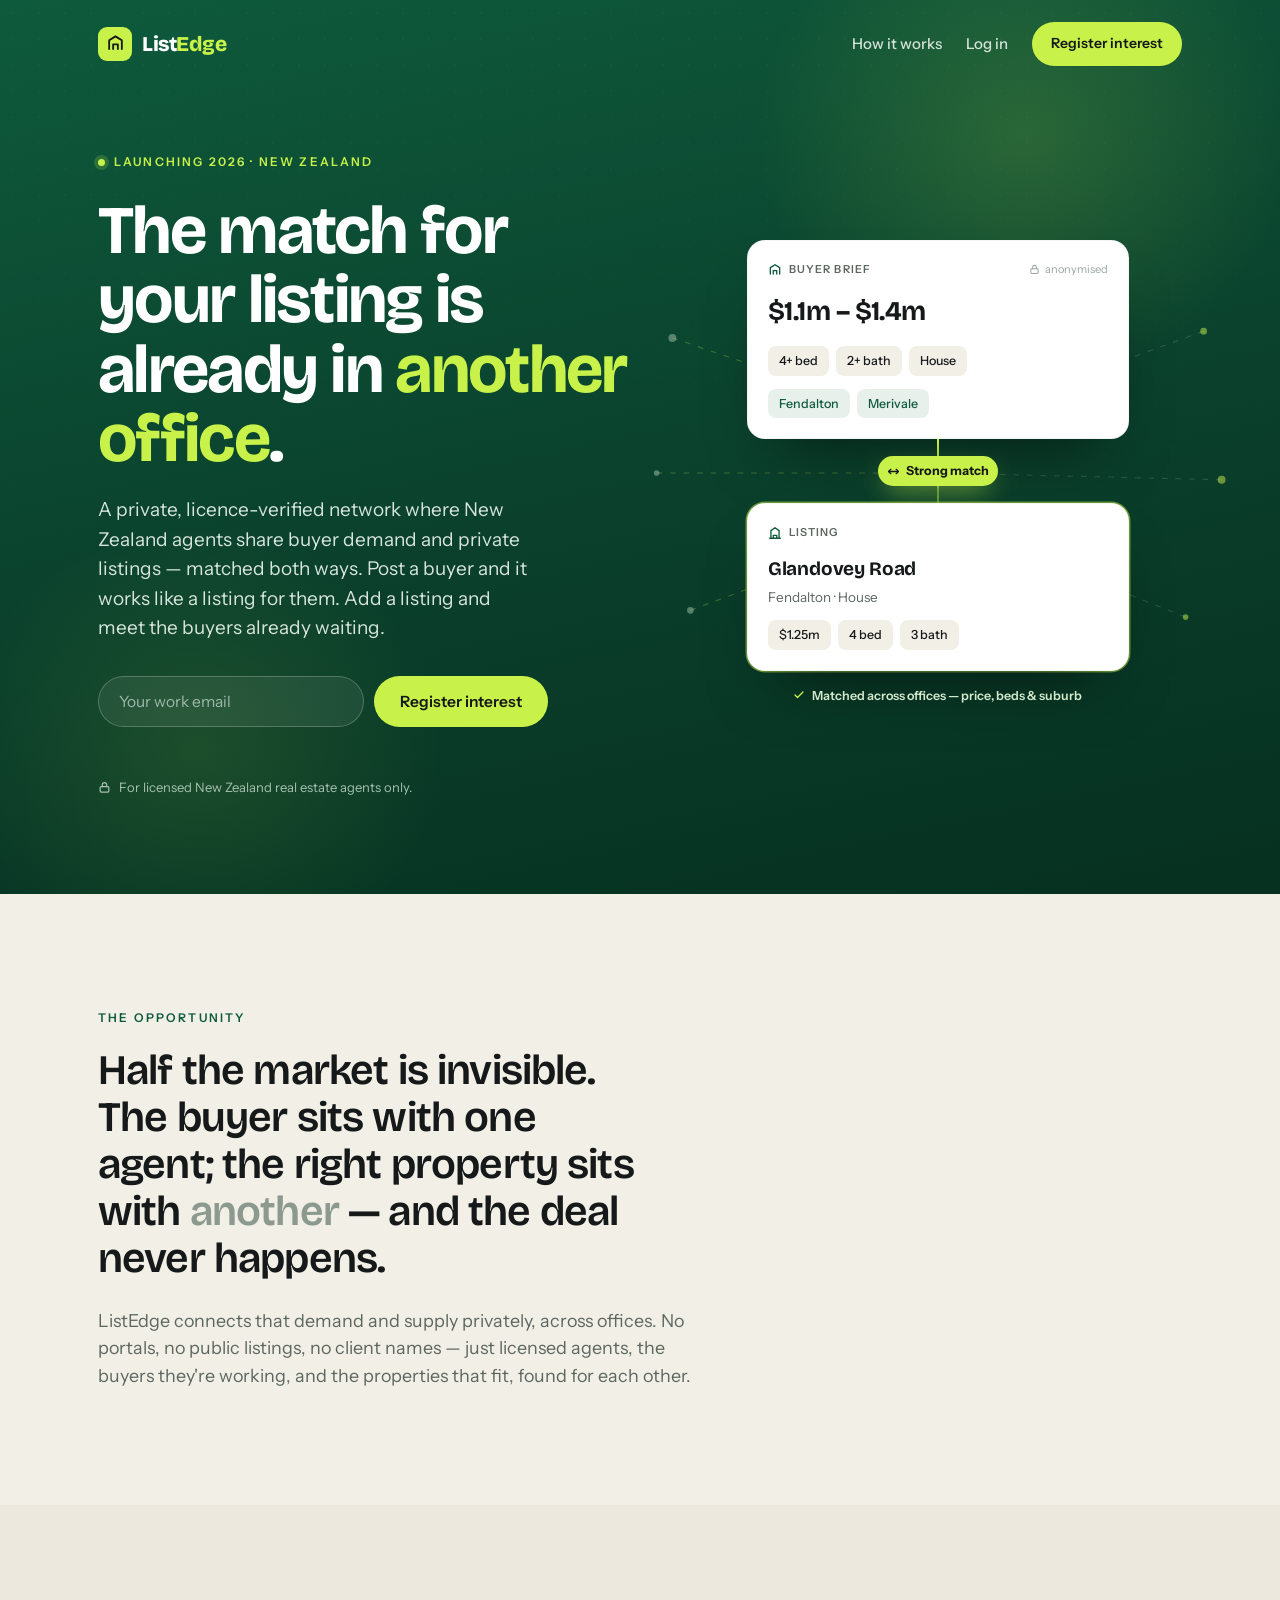
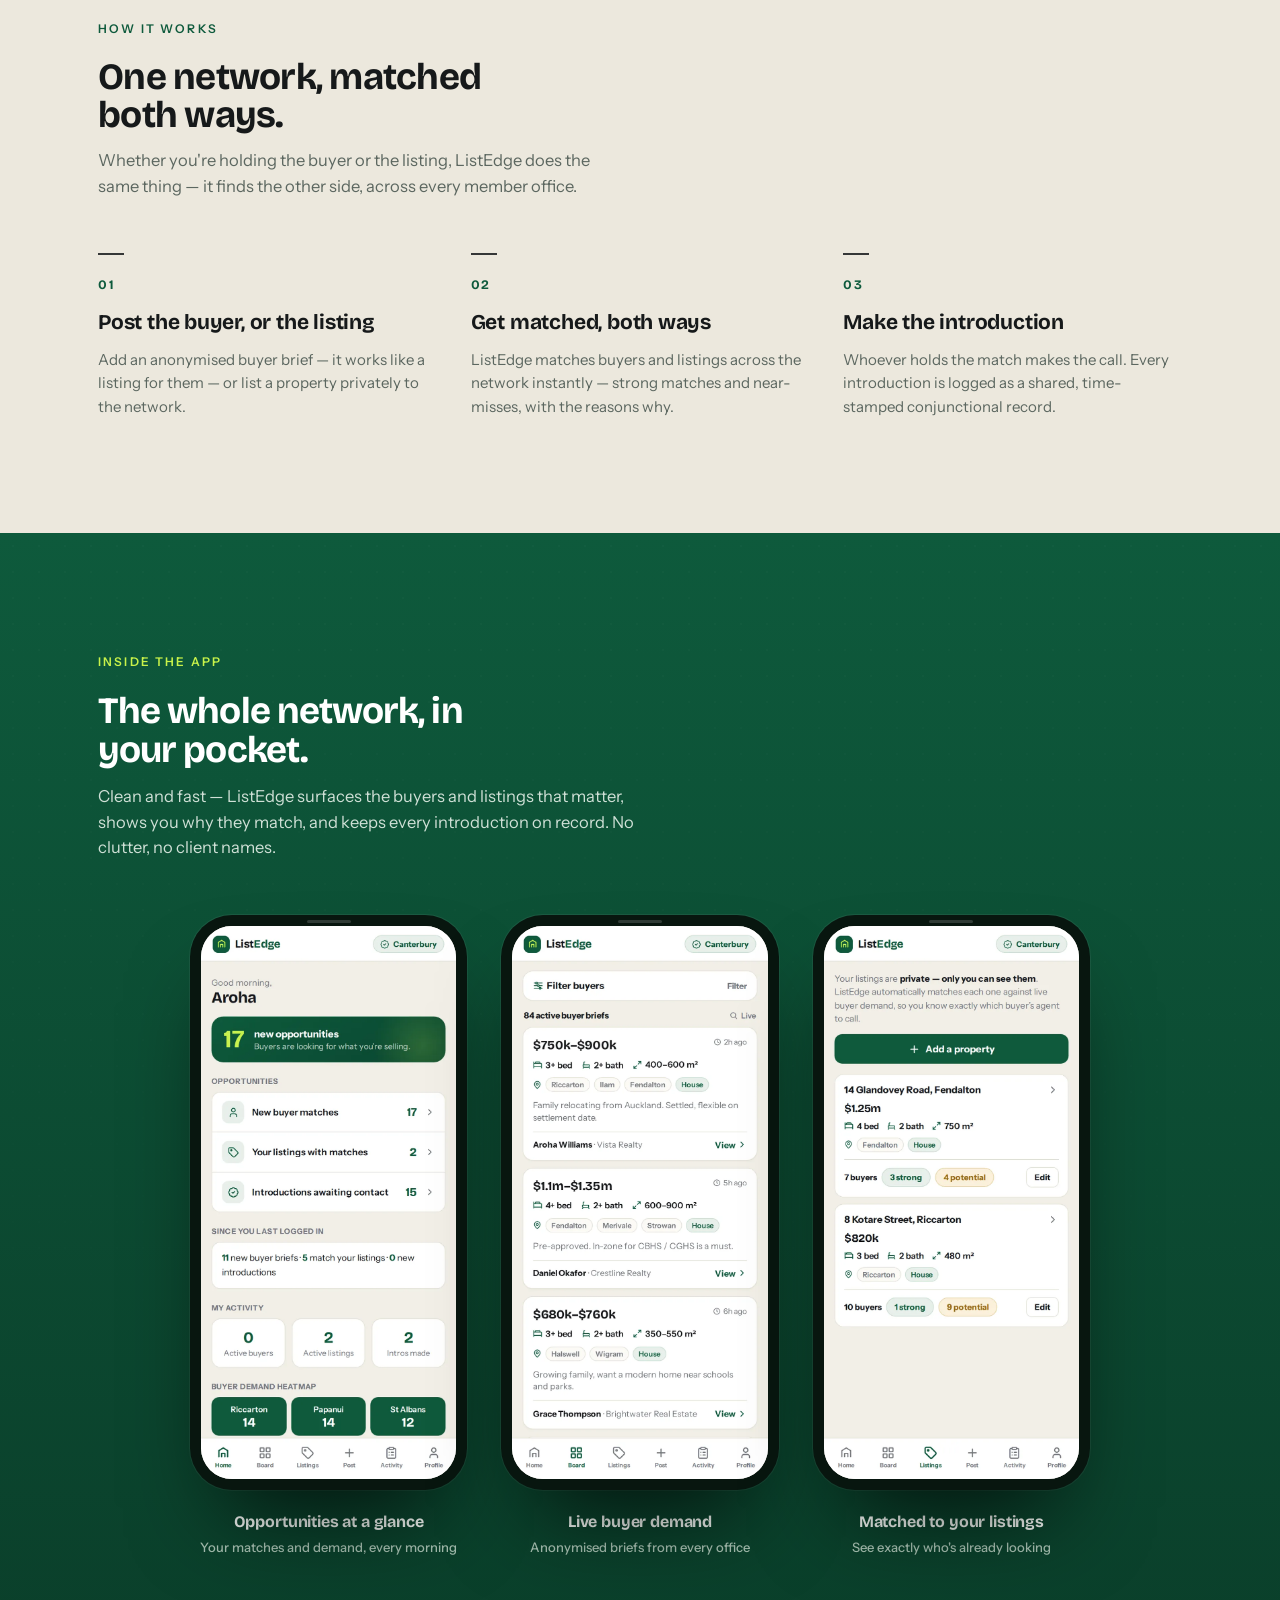
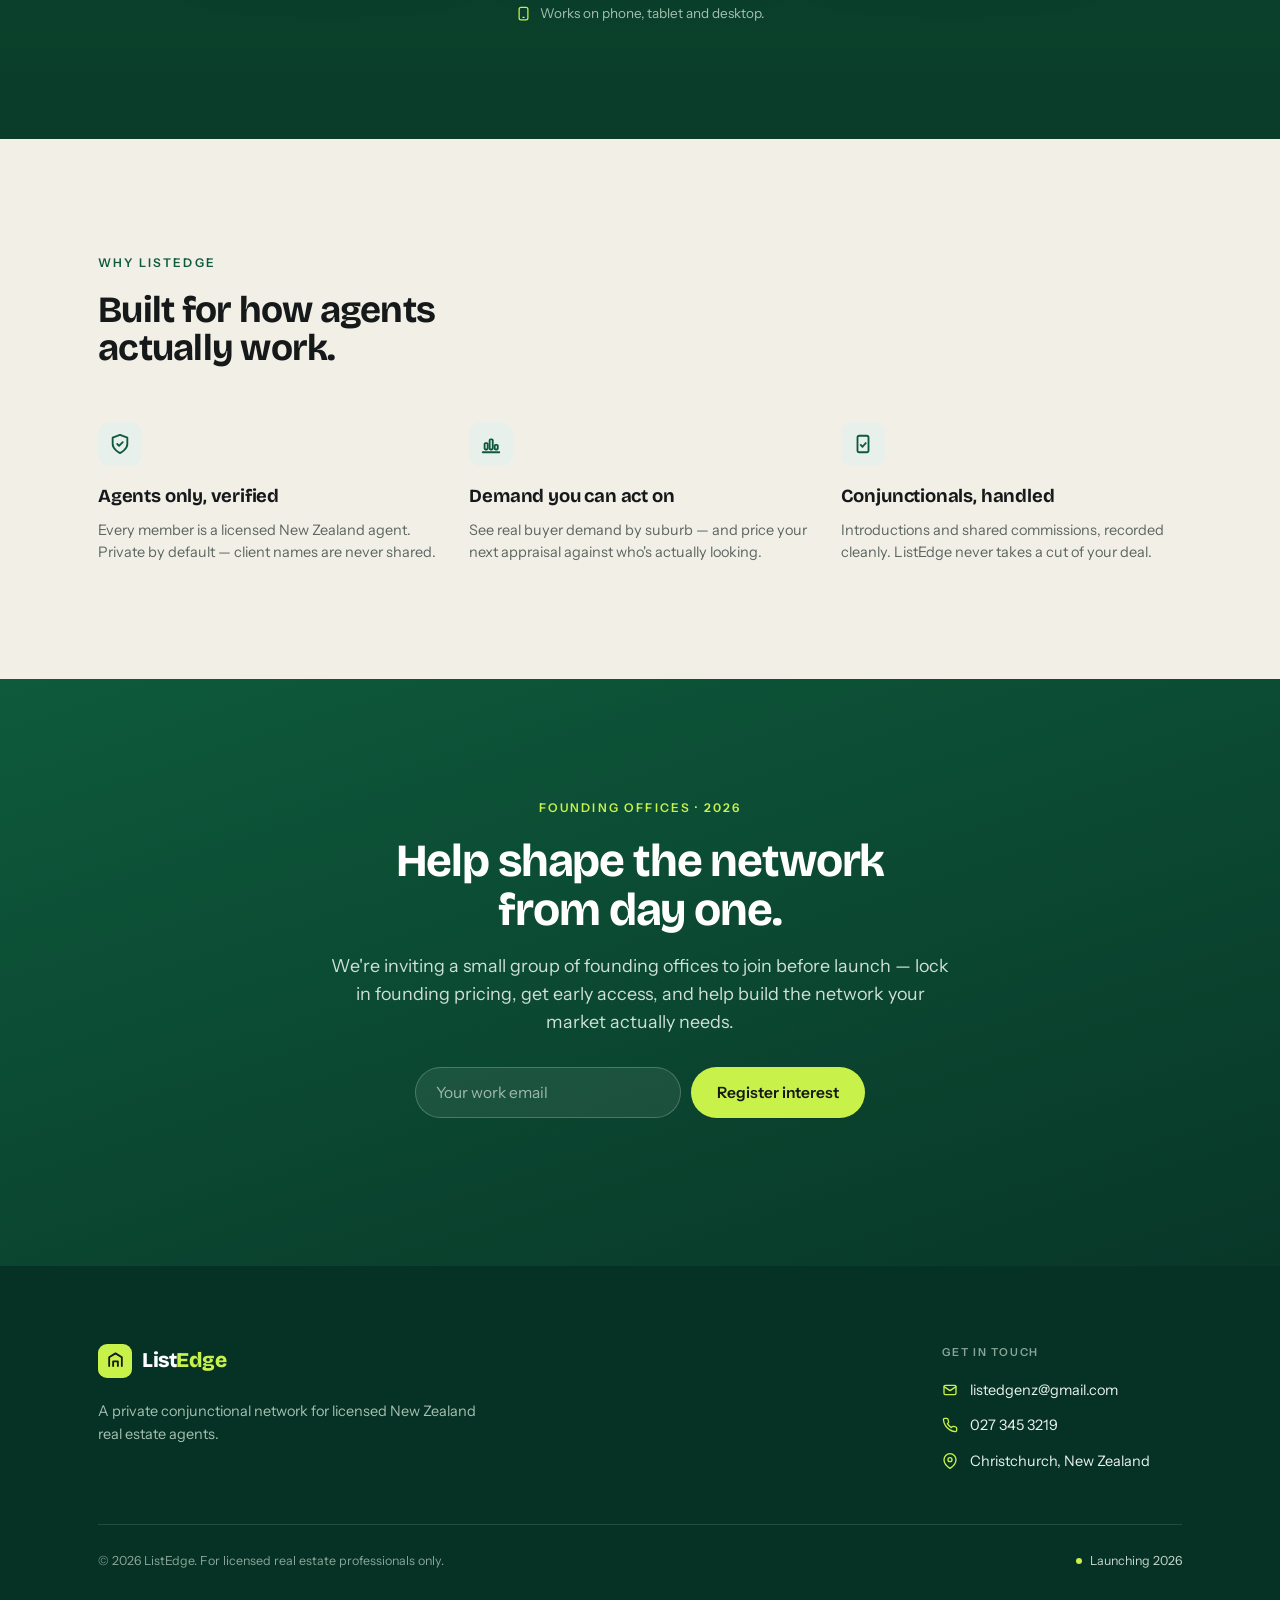
==== commit 0c035369: "Add files via upload" ====
--- a/index.html
+++ b/index.html
@@ -332,6 +332,7 @@
   </a>
   <div class="nav-right">
     <a class="navlink" href="#how">How it works</a>
+    <a class="navlink" href="/app">Log in</a>
     <a class="btn btn-primary btn-sm js-to-form" href="#register">Register interest</a>
   </div>
 </div></nav>
